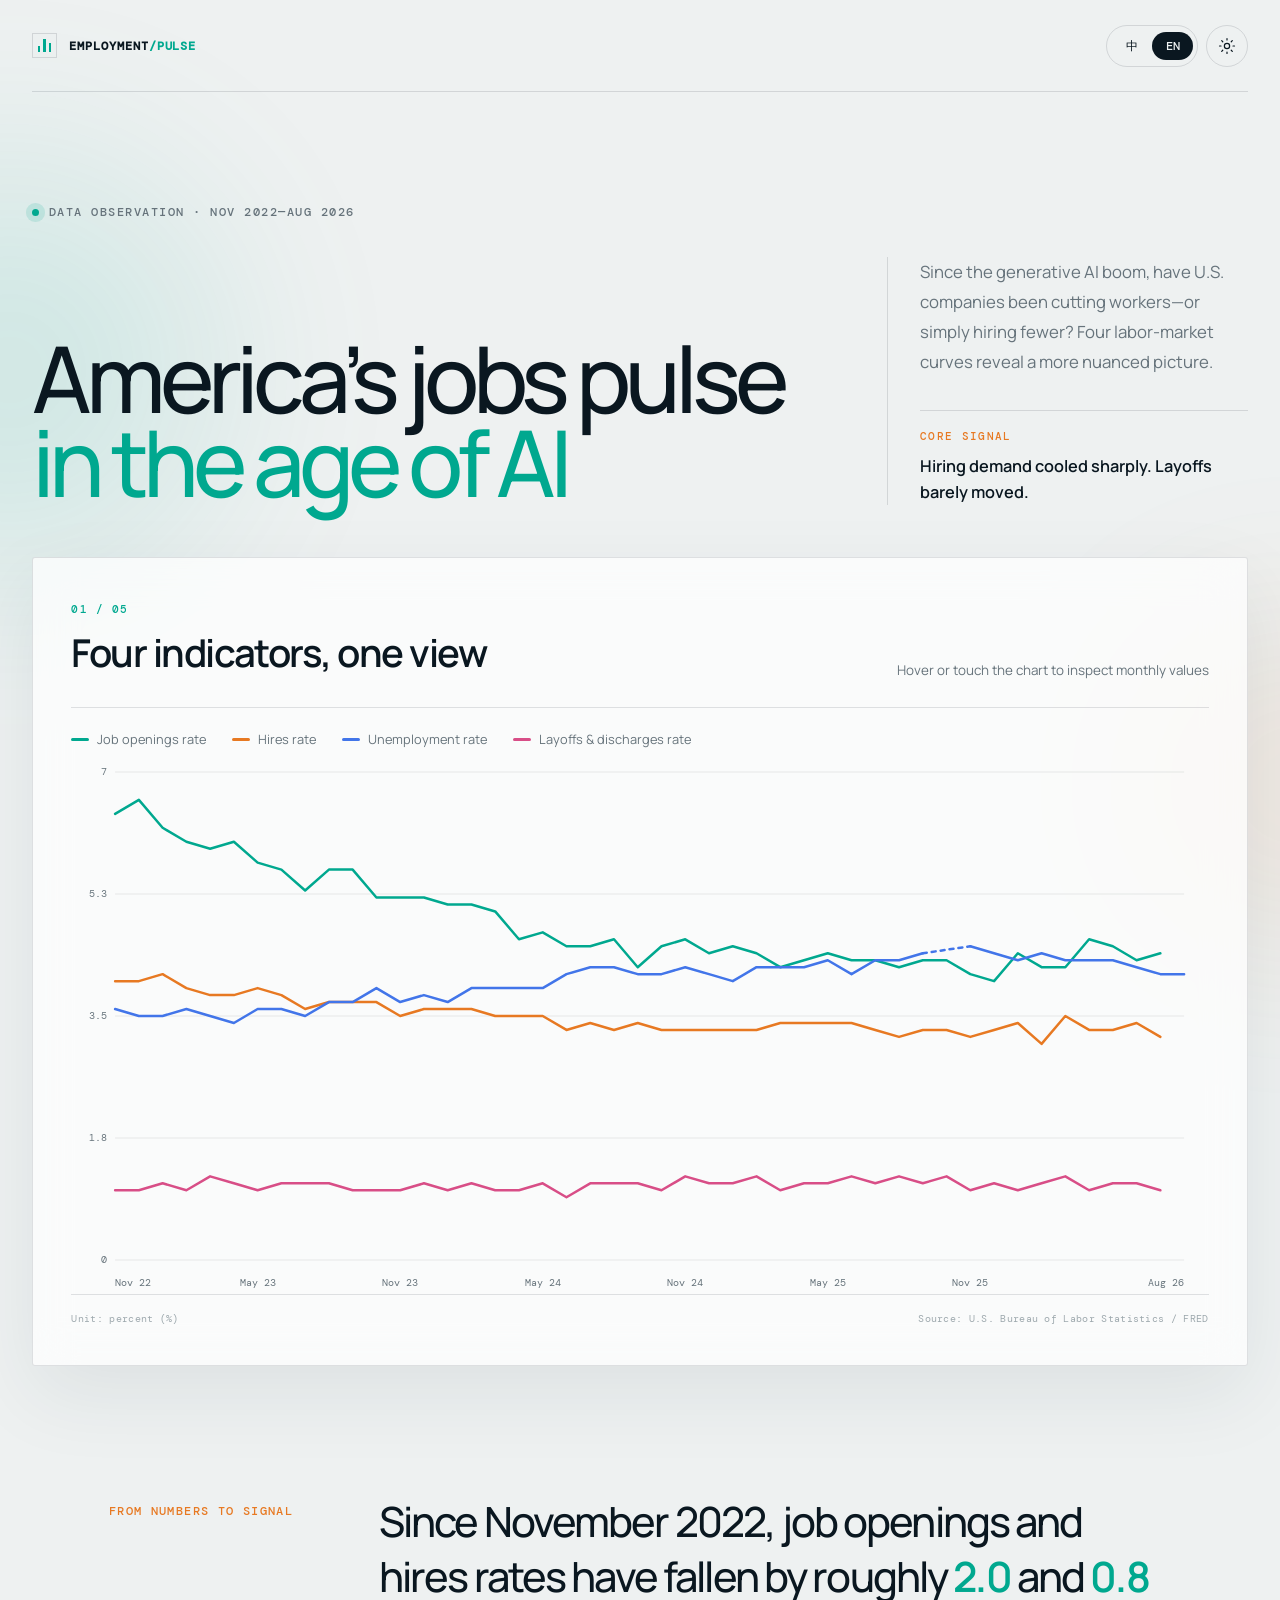
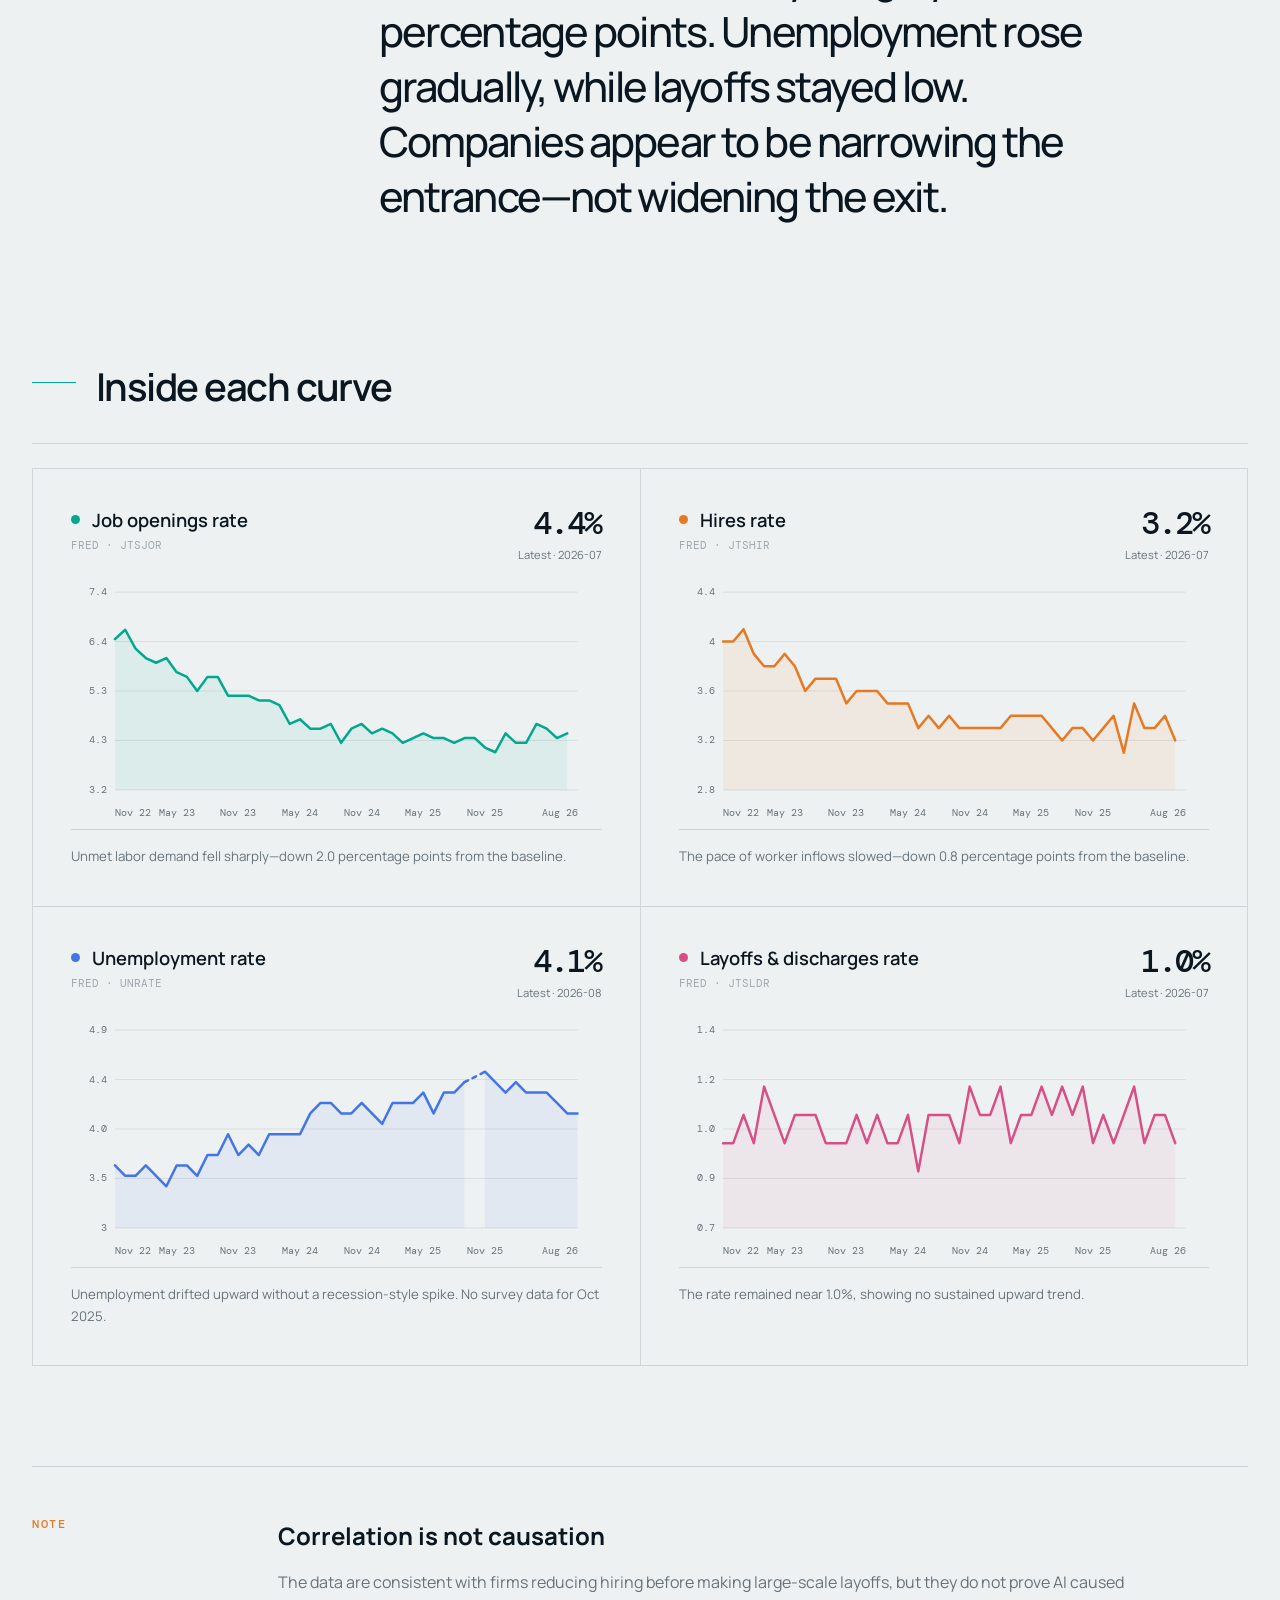
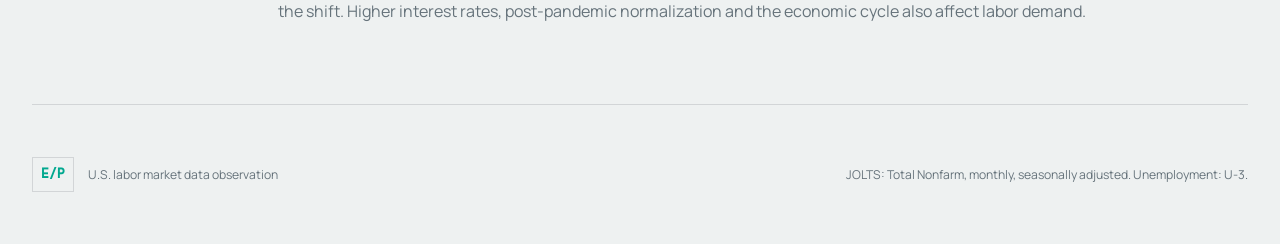
==== index.html @ 84f54ccc "Initial commit" ====
<!doctype html>
<html lang="zh-CN" data-theme="system">
<head>
  <meta charset="utf-8">
  <meta name="viewport" content="width=device-width, initial-scale=1">
  <meta name="description" content="生成式 AI 兴起后美国劳动力市场关键指标的交互式数据观察。">
  <meta name="color-scheme" content="light dark">
  <title>AI 时代的美国就业脉搏</title>
  <link rel="icon" type="image/svg+xml" href="data:image/svg+xml,%3Csvg xmlns='http://www.w3.org/2000/svg' viewBox='0 0 64 64'%3E%3Crect width='64' height='64' rx='16' fill='%2309141f'/%3E%3Cpath d='M11 43l12-13 10 7 20-22' fill='none' stroke='%235eead4' stroke-width='6' stroke-linecap='round' stroke-linejoin='round'/%3E%3Ccircle cx='53' cy='15' r='5' fill='%23ffb454'/%3E%3C/svg%3E">
  <link rel="stylesheet" href="styles.css">
</head>
<body>
  <div class="ambient ambient-a" aria-hidden="true"></div>
  <div class="ambient ambient-b" aria-hidden="true"></div>

  <header class="topbar">
    <a class="brand" href="#top" aria-label="Employment Pulse home">
      <span class="brand-mark" aria-hidden="true"><i></i><i></i><i></i></span>
      <span>EMPLOYMENT<span class="brand-accent">/PULSE</span></span>
    </a>
    <div class="controls">
      <button class="control-btn lang-switch" id="langToggle" type="button" aria-label="Switch language"><span class="lang-active">中</span><span>EN</span></button>
      <button class="control-btn icon-btn" id="themeToggle" type="button" aria-label="切换至暗色模式">
        <svg class="sun" viewBox="0 0 24 24" aria-hidden="true"><circle cx="12" cy="12" r="3.5"/><path d="M12 2v2M12 20v2M4.93 4.93l1.42 1.42M17.65 17.65l1.42 1.42M2 12h2M20 12h2M4.93 19.07l1.42-1.42M17.65 6.35l1.42-1.42"/></svg>
        <svg class="moon" viewBox="0 0 24 24" aria-hidden="true"><path d="M20 15.2A8 8 0 0 1 8.8 4 8.2 8.2 0 1 0 20 15.2Z"/></svg>
      </button>
    </div>
  </header>

  <main id="top">
    <section class="intro" aria-labelledby="pageTitle">
      <div class="eyebrow"><span class="pulse-dot"></span><span data-i18n="eyebrow">数据观察 · 2022.11—2026.08</span></div>
      <div class="intro-grid">
        <div>
          <h1 id="pageTitle" data-i18n="title">AI 时代的<br><em>美国就业脉搏</em></h1>
        </div>
        <div class="intro-copy">
          <p data-i18n="dek">生成式 AI 爆发之后，美国企业在“大量裁人”，还是在“减少招人”？四条劳动力市场曲线给出了一幅更细腻的图景。</p>
          <div class="thesis"><span data-i18n="thesisLabel">核心观察</span><strong data-i18n="thesis">招聘需求显著降温，裁员率却几乎没有变化。</strong></div>
        </div>
      </div>
    </section>

    <section class="overview-panel" aria-labelledby="overviewTitle">
      <div class="panel-head">
        <div>
          <span class="section-no">01 / 05</span>
          <h2 id="overviewTitle" data-i18n="overviewTitle">四项指标总览</h2>
        </div>
        <p data-i18n="overviewHint">移动鼠标或触摸图表，查看每月数据</p>
      </div>
      <div class="legend" id="mainLegend"></div>
      <div class="chart chart-large" id="overviewChart" role="img" aria-label="四项美国就业指标对比折线图"></div>
      <div class="source-row">
        <span data-i18n="unit">单位：百分比（%）</span>
        <span data-i18n="source">来源：U.S. Bureau of Labor Statistics / FRED</span>
      </div>
    </section>

    <section class="reading" aria-label="Key findings">
      <div class="reading-kicker" data-i18n="readingKicker">从数字到信号</div>
      <p data-i18n="readingText">从 2022 年 11 月至今，职位空缺率和雇佣率分别下降约 <strong>2.0</strong> 与 <strong>0.8</strong> 个百分点；失业率温和上升，而裁员率仍稳定在低位。企业更像是关小了入口，而非大规模打开出口。</p>
    </section>

    <section class="details" aria-labelledby="detailsTitle">
      <div class="details-head">
        <span class="eyebrow-line"></span>
        <h2 id="detailsTitle" data-i18n="detailsTitle">拆开每一条曲线</h2>
      </div>
      <div class="chart-grid" id="detailGrid"></div>
    </section>

    <section class="caveat">
      <span class="caveat-index">NOTE</span>
      <div>
        <h2 data-i18n="caveatTitle">相关，不等于因果</h2>
        <p data-i18n="caveatText">这些数据与“企业先减少招聘，而非立即大规模裁员”的机制相容，但不能单独证明 AI 是变化的原因。利率上升、疫情后招聘热潮正常化及经济周期同样会影响劳动力需求。</p>
      </div>
    </section>
  </main>

  <footer>
    <div><span class="footer-mark">E/P</span><span data-i18n="footerText">美国劳动力市场数据观察</span></div>
    <p data-i18n="footerNote">JOLTS 指标为 Total Nonfarm、月度、季节调整；失业率为 U-3。</p>
  </footer>

  <div class="tooltip" id="tooltip" role="status" aria-live="polite"></div>
  <script src="app.js"></script>
</body>
</html>
---- styles.css ----
@import url('https://fonts.googleapis.com/css2?family=DM+Mono:wght@400;500&family=Manrope:wght@400;500;600;700&family=Noto+Sans+SC:wght@400;500;600;700&display=swap');

:root {
  color-scheme: light;
  --bg: #eef1f1;
  --surface: rgba(255,255,255,.72);
  --surface-solid: #f8fafa;
  --ink: #0a1720;
  --muted: #66737b;
  --faint: #9da8ad;
  --line: rgba(10,23,32,.12);
  --grid: rgba(10,23,32,.09);
  --teal: #00a88f;
  --orange: #e77922;
  --blue: #4275e9;
  --pink: #d84e87;
  --shadow: 0 28px 80px rgba(28,48,58,.08);
}

html[data-theme="dark"] {
  color-scheme: dark;
  --bg: #071118;
  --surface: rgba(12,27,36,.78);
  --surface-solid: #0d1c25;
  --ink: #edf7f8;
  --muted: #93a4ad;
  --faint: #5e7078;
  --line: rgba(208,234,237,.13);
  --grid: rgba(208,234,237,.09);
  --teal: #5eead4;
  --orange: #ffb454;
  --blue: #82a7ff;
  --pink: #ff85b3;
  --shadow: 0 28px 90px rgba(0,0,0,.28);
}

* { box-sizing: border-box; }
html { scroll-behavior: smooth; }
body {
  margin: 0;
  min-width: 320px;
  background: var(--bg);
  color: var(--ink);
  font-family: Manrope, "Noto Sans SC", system-ui, sans-serif;
  transition: background .35s ease, color .35s ease;
  overflow-x: hidden;
}
button, a { font: inherit; }
button { color: inherit; }
.ambient { position: fixed; border-radius: 50%; pointer-events: none; filter: blur(100px); opacity: .12; z-index: -1; }
.ambient-a { width: 420px; height: 420px; background: var(--teal); left: -200px; top: 160px; }
.ambient-b { width: 330px; height: 330px; background: var(--orange); right: -180px; top: 620px; opacity: .09; }

.topbar {
  width: min(1400px, calc(100% - 64px));
  margin: 0 auto;
  height: 92px;
  display: flex;
  align-items: center;
  justify-content: space-between;
  border-bottom: 1px solid var(--line);
}
.brand { color: var(--ink); text-decoration: none; font: 600 .75rem/1 DM Mono, monospace; letter-spacing: .08em; display: flex; align-items: center; gap: 12px; }
.brand-accent { color: var(--teal); }
.brand-mark { width: 25px; height: 25px; display: flex; align-items: end; gap: 3px; padding: 5px; border: 1px solid var(--line); }
.brand-mark i { width: 3px; background: var(--teal); display: block; }
.brand-mark i:nth-child(1) { height: 6px; }.brand-mark i:nth-child(2) { height: 13px; }.brand-mark i:nth-child(3) { height: 9px; }
.controls { display: flex; gap: 8px; }
.control-btn { height: 42px; border: 1px solid var(--line); background: transparent; cursor: pointer; border-radius: 999px; transition: background .2s, border-color .2s; }
.control-btn:hover { background: var(--surface); border-color: var(--faint); }
.lang-switch { display: grid; grid-template-columns: repeat(2, 1fr); padding: 4px; min-width: 92px; align-items: center; font: 500 .75rem/1 DM Mono, monospace; }
.lang-switch span { padding: 8px 9px; border-radius: 99px; }
.lang-switch .lang-active { background: var(--ink); color: var(--bg); }
.icon-btn { width: 42px; display: grid; place-items: center; }
.icon-btn svg { width: 18px; height: 18px; fill: none; stroke: currentColor; stroke-width: 1.6; stroke-linecap: round; stroke-linejoin: round; }
.icon-btn .moon { display: none; }
html[data-theme="dark"] .icon-btn .sun { display: none; }
html[data-theme="dark"] .icon-btn .moon { display: block; }

main { width: min(1400px, calc(100% - 64px)); margin: 0 auto; }
.intro { padding: clamp(64px, 9vw, 130px) 0 52px; }
.eyebrow { font: 500 .72rem/1 DM Mono, monospace; letter-spacing: .13em; color: var(--muted); text-transform: uppercase; display: flex; gap: 10px; align-items: center; margin-bottom: 38px; }
.pulse-dot { width: 7px; height: 7px; border-radius: 50%; background: var(--teal); box-shadow: 0 0 0 6px color-mix(in srgb, var(--teal) 14%, transparent); }
.intro-grid { display: grid; grid-template-columns: minmax(0, 1.5fr) minmax(300px, .72fr); gap: clamp(48px, 8vw, 130px); align-items: end; }
h1 { margin: 0; font-size: clamp(3.1rem, 7.2vw, 7.6rem); line-height: .91; letter-spacing: -.065em; font-weight: 500; }
h1 em { font-style: normal; color: var(--teal); }
.intro-copy { border-left: 1px solid var(--line); padding-left: 32px; }
.intro-copy > p { font-size: 1.05rem; line-height: 1.8; color: var(--muted); margin: 0 0 32px; }
.thesis { border-top: 1px solid var(--line); padding-top: 20px; }
.thesis span { display: block; color: var(--orange); font: 500 .7rem/1 DM Mono, monospace; letter-spacing: .12em; margin-bottom: 11px; }
.thesis strong { font-size: 1.02rem; line-height: 1.6; font-weight: 600; }

.overview-panel { background: var(--surface); border: 1px solid var(--line); border-radius: 3px; box-shadow: var(--shadow); backdrop-filter: blur(20px); padding: clamp(24px, 3vw, 46px); }
.panel-head { display: flex; justify-content: space-between; gap: 24px; align-items: flex-end; margin-bottom: 28px; }
.panel-head h2, .details-head h2 { font-size: clamp(1.7rem, 3vw, 2.7rem); letter-spacing: -.04em; margin: 8px 0 0; font-weight: 600; }
.panel-head p { color: var(--muted); margin: 0; font-size: .84rem; }
.section-no { font: 500 .7rem/1 DM Mono, monospace; letter-spacing: .1em; color: var(--teal); }
.legend { display: flex; gap: 12px 26px; flex-wrap: wrap; border-top: 1px solid var(--line); padding: 22px 0 6px; }
.legend-item { border: 0; background: none; padding: 0; color: var(--muted); display: flex; gap: 8px; align-items: center; font-size: .8rem; cursor: pointer; }
.legend-item::before { content: ""; width: 18px; height: 3px; background: var(--series-color); border-radius: 3px; }
.legend-item.is-muted { opacity: .3; }
.chart { position: relative; width: 100%; min-height: 250px; }
.chart-large { height: min(48vw, 540px); min-height: 360px; }
.chart svg { width: 100%; height: 100%; overflow: visible; display: block; }
.chart text { fill: var(--muted); font-family: DM Mono, monospace; font-size: 10px; }
.grid-line { stroke: var(--grid); stroke-width: 1; vector-effect: non-scaling-stroke; }
.axis-line { stroke: var(--line); stroke-width: 1; vector-effect: non-scaling-stroke; }
.series-line { fill: none; stroke: var(--series-color); stroke-width: 2.5; vector-effect: non-scaling-stroke; stroke-linecap: round; stroke-linejoin: round; transition: opacity .2s; }
.series-gap { stroke-dasharray: 4 5; }
.series-area { opacity: .075; }
.series-dot { fill: var(--surface-solid); stroke: var(--series-color); stroke-width: 2; vector-effect: non-scaling-stroke; opacity: 0; transition: opacity .1s; }
.hover-line { stroke: var(--ink); stroke-width: 1; stroke-dasharray: 3 4; vector-effect: non-scaling-stroke; opacity: .35; }
.chart-hit { fill: transparent; cursor: crosshair; }
.source-row { display: flex; justify-content: space-between; gap: 20px; padding-top: 16px; border-top: 1px solid var(--line); color: var(--faint); font: 400 .65rem/1.5 DM Mono, monospace; letter-spacing: .03em; }
.tooltip { position: fixed; z-index: 20; pointer-events: none; opacity: 0; transform: translate(12px, -50%); background: var(--ink); color: var(--bg); padding: 12px 14px; border-radius: 3px; box-shadow: 0 12px 35px rgba(0,0,0,.25); min-width: 150px; transition: opacity .08s; font-size: .75rem; }
.tooltip.is-visible { opacity: 1; }
.tooltip-date { font: 500 .67rem/1 DM Mono, monospace; opacity: .65; margin-bottom: 10px; }
.tooltip-row { display: flex; justify-content: space-between; gap: 22px; margin-top: 6px; }
.tooltip-row span:first-child { display: flex; align-items: center; gap: 7px; }
.tooltip-swatch { width: 7px; height: 7px; border-radius: 50%; background: var(--c); }
.tooltip strong { font-family: DM Mono, monospace; }

.reading { display: grid; grid-template-columns: .45fr 1.55fr; gap: 40px; padding: clamp(76px, 10vw, 150px) max(0px, 6vw); align-items: start; }
.reading-kicker { color: var(--orange); font: 500 .72rem/1 DM Mono, monospace; letter-spacing: .12em; text-transform: uppercase; padding-top: 12px; }
.reading p { margin: 0; font-size: clamp(1.65rem, 3.25vw, 3.35rem); letter-spacing: -.045em; line-height: 1.32; font-weight: 500; }
.reading strong { color: var(--teal); font-weight: 600; }
.details { padding-bottom: 100px; }
.details-head { display: flex; align-items: center; gap: 20px; border-bottom: 1px solid var(--line); padding-bottom: 30px; margin-bottom: 24px; }
.eyebrow-line { width: 44px; height: 1px; background: var(--teal); }
.chart-grid { display: grid; grid-template-columns: repeat(2, minmax(0, 1fr)); border-left: 1px solid var(--line); border-top: 1px solid var(--line); }
.chart-card { padding: clamp(22px, 3vw, 38px); border-right: 1px solid var(--line); border-bottom: 1px solid var(--line); min-width: 0; }
.card-head { display: flex; justify-content: space-between; gap: 18px; margin-bottom: 12px; }
.card-title { display: flex; gap: 12px; align-items: center; }
.card-title i { width: 9px; height: 9px; background: var(--series-color); border-radius: 50%; }
.card-title h3 { margin: 0; font-size: 1.15rem; font-weight: 600; }
.series-code { color: var(--faint); font: 400 .67rem/1 DM Mono, monospace; margin-top: 7px; }
.card-stat { text-align: right; flex: 0 0 auto; }
.card-stat strong { font: 500 2rem/1 DM Mono, monospace; letter-spacing: -.06em; }
.card-stat span { display: block; color: var(--muted); font-size: .7rem; margin-top: 8px; }
.mini-chart { height: 250px; }
.card-note { border-top: 1px solid var(--line); padding-top: 16px; margin: 5px 0 0; color: var(--muted); font-size: .83rem; line-height: 1.65; }
.caveat { display: grid; grid-template-columns: .35fr 1.65fr; gap: 40px; border-top: 1px solid var(--line); padding: 52px 0 78px; }
.caveat-index { color: var(--orange); font: 500 .72rem/1 DM Mono, monospace; letter-spacing: .14em; }
.caveat h2 { margin: 0 0 16px; font-size: 1.5rem; }
.caveat p { max-width: 850px; margin: 0; color: var(--muted); font-size: 1rem; line-height: 1.8; }
footer { width: min(1400px, calc(100% - 64px)); margin: 0 auto; border-top: 1px solid var(--line); min-height: 140px; display: flex; justify-content: space-between; align-items: center; gap: 20px; color: var(--muted); font-size: .76rem; }
footer > div { display: flex; align-items: center; gap: 14px; }
.footer-mark { font: 600 .8rem/1 DM Mono, monospace; border: 1px solid var(--line); padding: 10px 8px; color: var(--teal); }
footer p { text-align: right; }

@media (max-width: 900px) {
  .topbar, main, footer { width: min(100% - 36px, 1400px); }
  .topbar { height: 76px; }
  .intro { padding-top: 64px; }
  .intro-grid { grid-template-columns: 1fr; gap: 40px; }
  .intro-copy { max-width: 650px; }
  .chart-grid { grid-template-columns: 1fr; }
  .reading { grid-template-columns: 1fr; gap: 22px; padding-left: 0; padding-right: 0; }
}
@media (max-width: 620px) {
  .topbar, main, footer { width: min(100% - 24px, 1400px); }
  .brand { font-size: .65rem; }
  .brand-mark { display: none; }
  .lang-switch { min-width: 82px; }
  h1 { font-size: clamp(2.75rem, 15vw, 4.2rem); line-height: .96; }
  .intro-copy { border-left: 0; padding-left: 0; }
  .panel-head { align-items: start; flex-direction: column; }
  .overview-panel { margin-left: -4px; margin-right: -4px; padding: 20px 14px; }
  .chart-large { min-height: 330px; }
  .source-row { flex-direction: column; gap: 6px; }
  .legend { gap: 12px 18px; }
  .reading p { font-size: 1.7rem; }
  .chart-card { padding: 26px 16px; }
  .card-head { align-items: flex-start; }
  .card-stat strong { font-size: 1.65rem; }
  .caveat { grid-template-columns: 1fr; gap: 20px; }
  footer { align-items: flex-start; flex-direction: column; justify-content: center; padding: 28px 0; }
  footer p { text-align: left; margin: 0; }
}
@media (prefers-reduced-motion: reduce) { * { scroll-behavior: auto !important; transition-duration: .01ms !important; } }
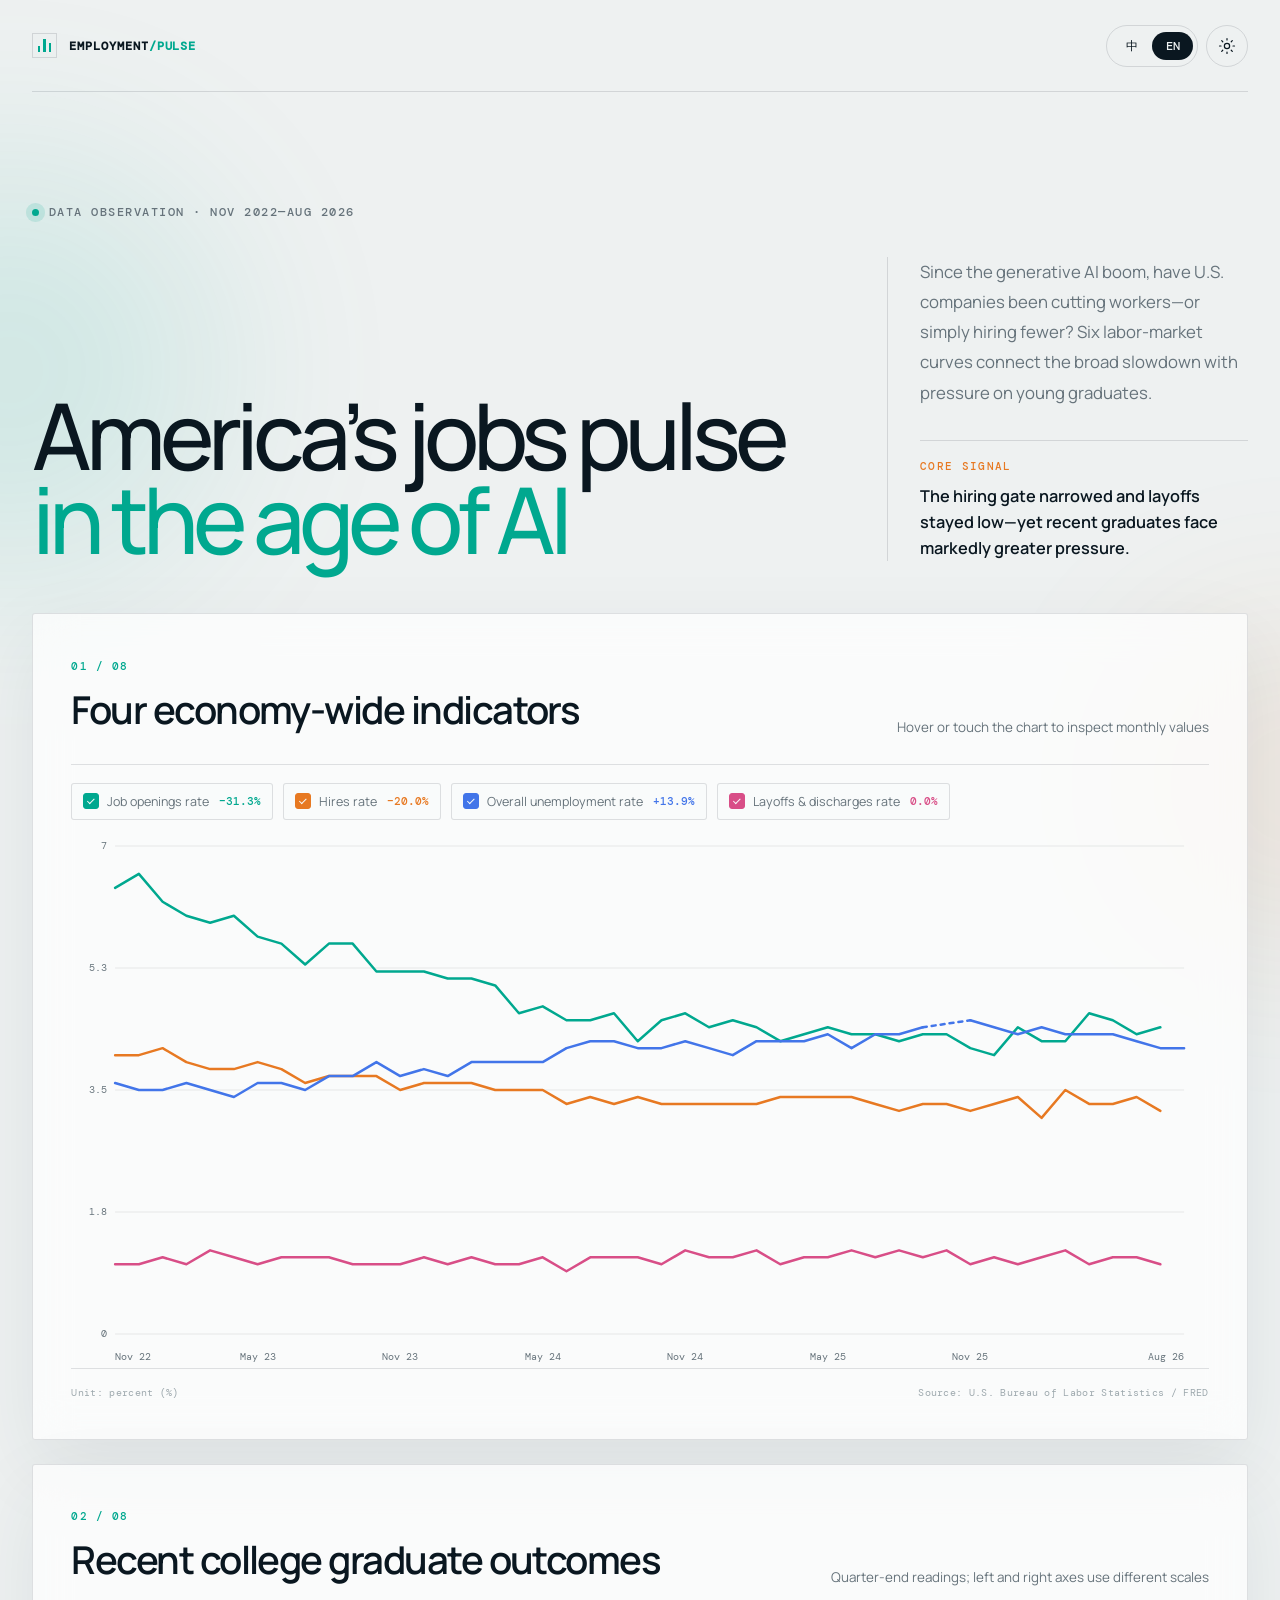
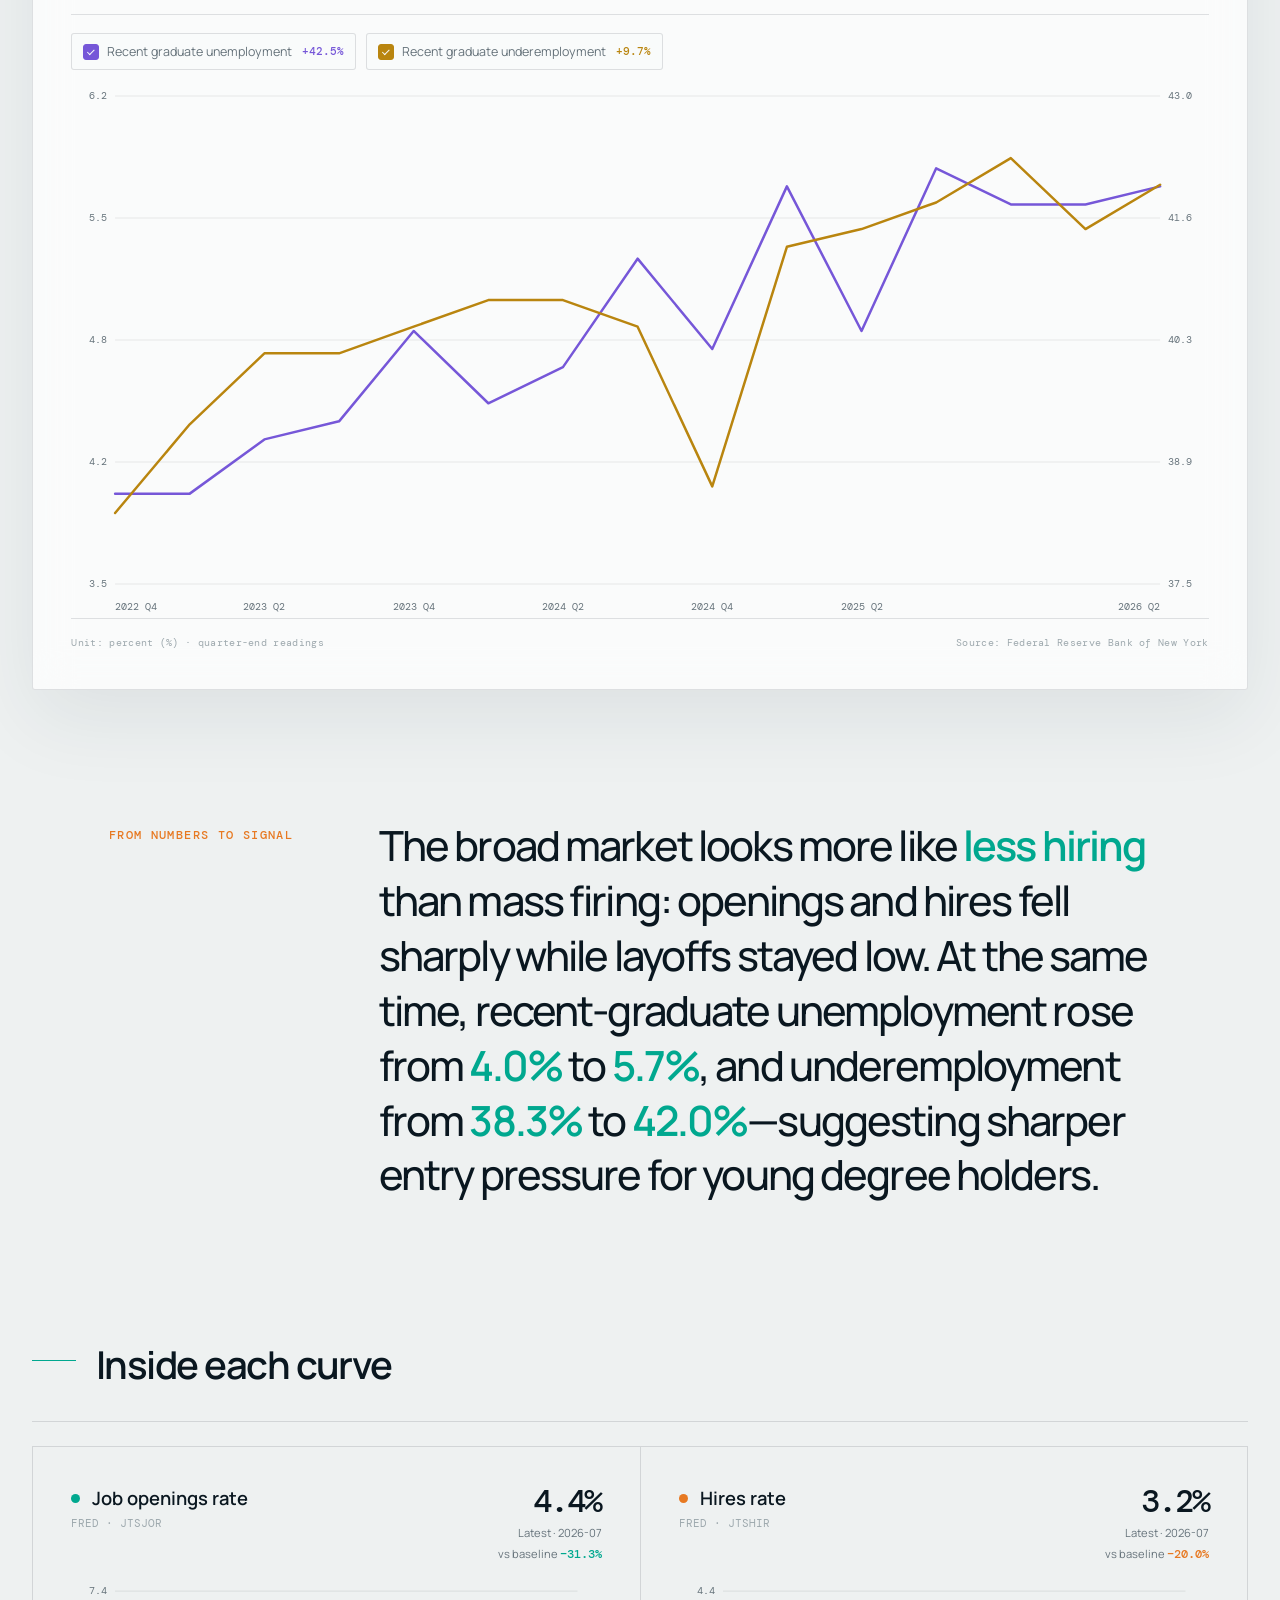
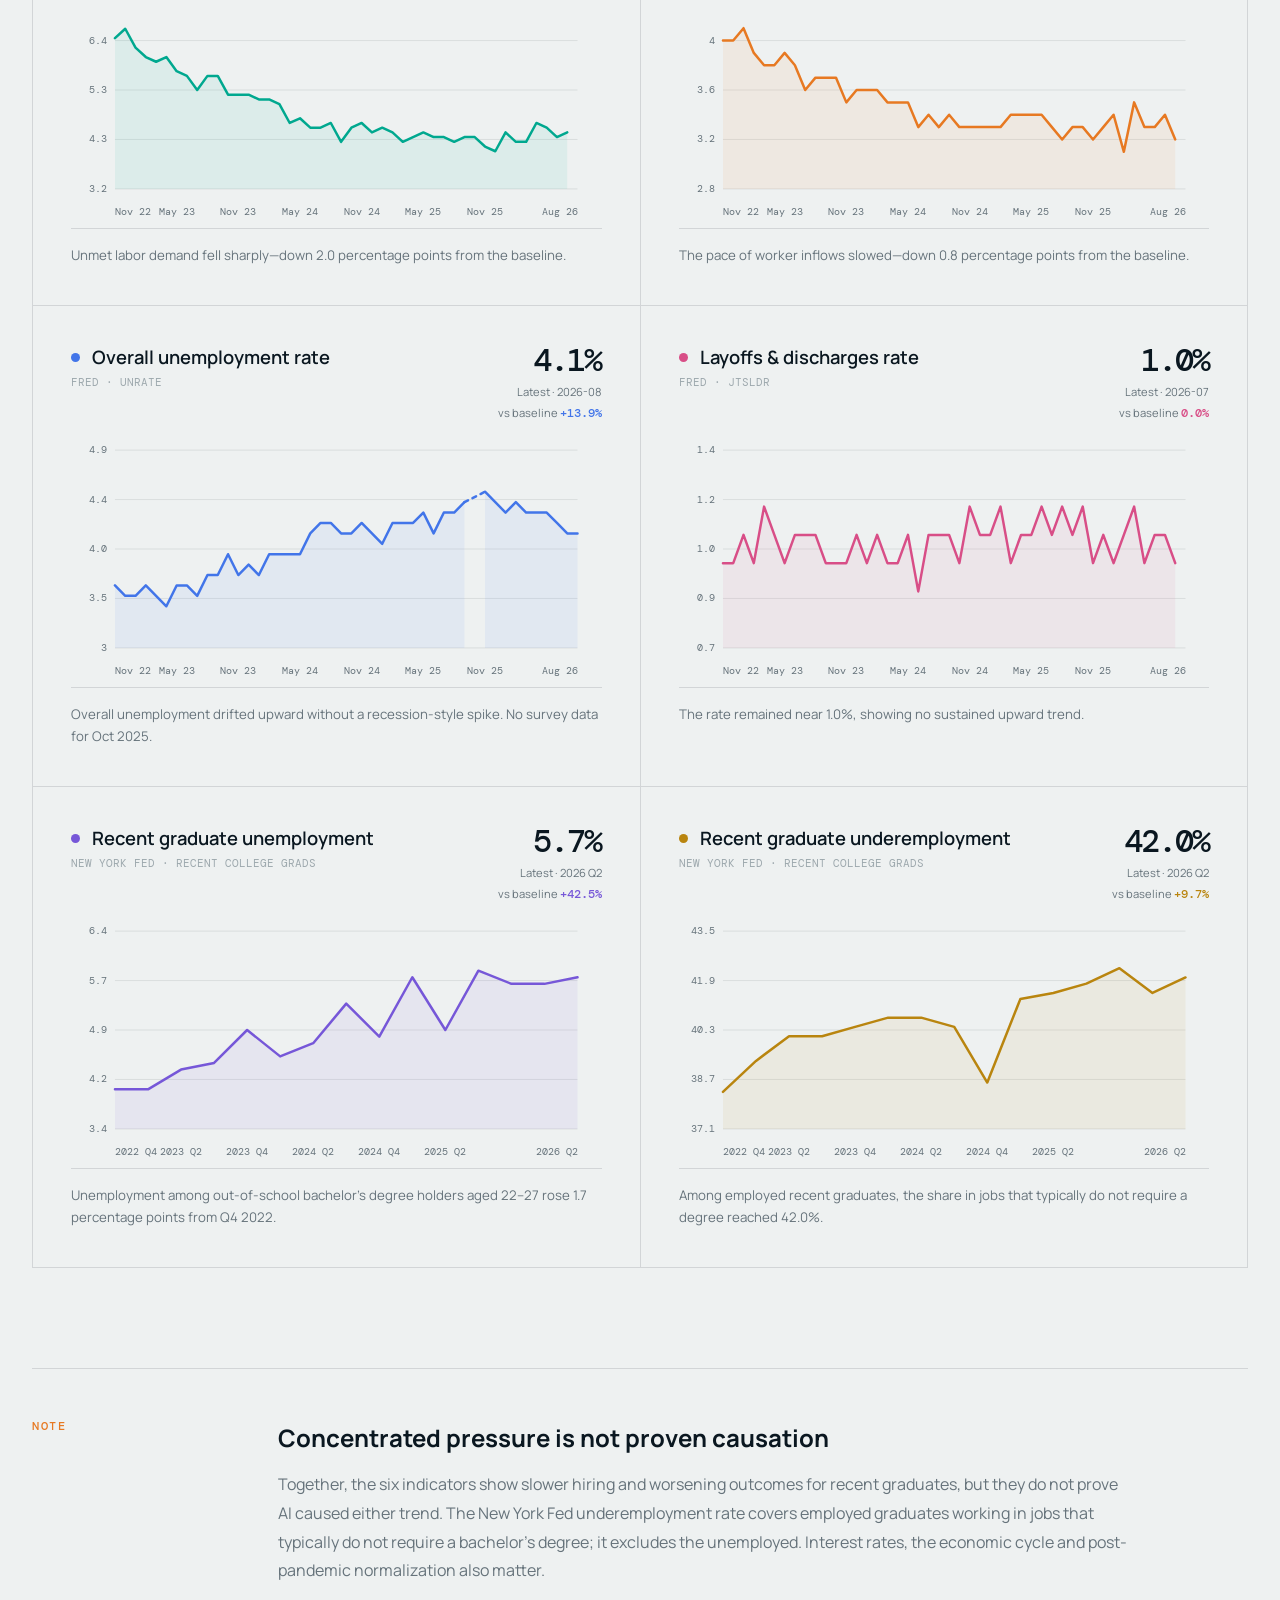
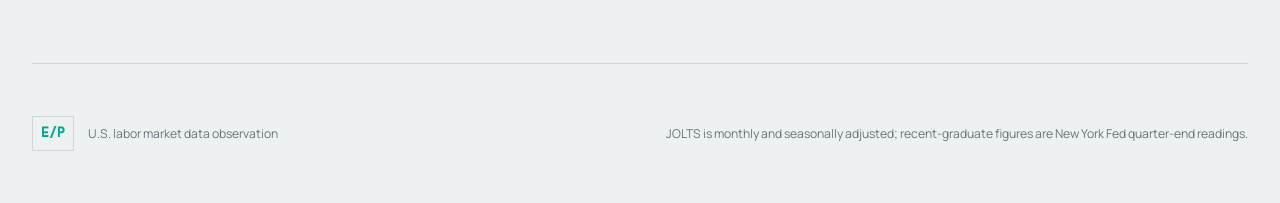
==== commit db629823: "增加了大学毕业生的数据" ====
--- a/index.html
+++ b/index.html
@@ -44,7 +44,7 @@
     <section class="overview-panel" aria-labelledby="overviewTitle">
       <div class="panel-head">
         <div>
-          <span class="section-no">01 / 05</span>
+          <span class="section-no">01 / 08</span>
           <h2 id="overviewTitle" data-i18n="overviewTitle">四项指标总览</h2>
         </div>
         <p data-i18n="overviewHint">移动鼠标或触摸图表，查看每月数据</p>
@@ -54,6 +54,22 @@
       <div class="source-row">
         <span data-i18n="unit">单位：百分比（%）</span>
         <span data-i18n="source">来源：U.S. Bureau of Labor Statistics / FRED</span>
+      </div>
+    </section>
+
+    <section class="overview-panel graduate-overview" aria-labelledby="graduateOverviewTitle">
+      <div class="panel-head">
+        <div>
+          <span class="section-no">02 / 08</span>
+          <h2 id="graduateOverviewTitle" data-i18n="graduateOverviewTitle">近期大学毕业生就业状况</h2>
+        </div>
+        <p data-i18n="graduateOverviewHint">季度末读数；左右坐标轴采用不同量程</p>
+      </div>
+      <div class="legend" id="graduateLegend"></div>
+      <div class="chart chart-large" id="graduateOverviewChart" role="img" aria-label="美国近期大学毕业生失业率与就业不足率折线图"></div>
+      <div class="source-row">
+        <span data-i18n="graduateUnit">单位：百分比（%）· 季度末读数</span>
+        <span data-i18n="graduateSource">来源：Federal Reserve Bank of New York</span>
       </div>
     </section>
 
--- a/styles.css
+++ b/styles.css
@@ -14,6 +14,8 @@
   --orange: #e77922;
   --blue: #4275e9;
   --pink: #d84e87;
+  --violet: #7657d8;
+  --gold: #b9850f;
   --shadow: 0 28px 80px rgba(28,48,58,.08);
 }
 
@@ -31,6 +33,8 @@
   --orange: #ffb454;
   --blue: #82a7ff;
   --pink: #ff85b3;
+  --violet: #b9a2ff;
+  --gold: #ffd166;
   --shadow: 0 28px 90px rgba(0,0,0,.28);
 }
 
@@ -91,14 +95,21 @@
 .thesis strong { font-size: 1.02rem; line-height: 1.6; font-weight: 600; }
 
 .overview-panel { background: var(--surface); border: 1px solid var(--line); border-radius: 3px; box-shadow: var(--shadow); backdrop-filter: blur(20px); padding: clamp(24px, 3vw, 46px); }
+.overview-panel + .overview-panel { margin-top: 24px; }
 .panel-head { display: flex; justify-content: space-between; gap: 24px; align-items: flex-end; margin-bottom: 28px; }
 .panel-head h2, .details-head h2 { font-size: clamp(1.7rem, 3vw, 2.7rem); letter-spacing: -.04em; margin: 8px 0 0; font-weight: 600; }
 .panel-head p { color: var(--muted); margin: 0; font-size: .84rem; }
 .section-no { font: 500 .7rem/1 DM Mono, monospace; letter-spacing: .1em; color: var(--teal); }
-.legend { display: flex; gap: 12px 26px; flex-wrap: wrap; border-top: 1px solid var(--line); padding: 22px 0 6px; }
-.legend-item { border: 0; background: none; padding: 0; color: var(--muted); display: flex; gap: 8px; align-items: center; font-size: .8rem; cursor: pointer; }
-.legend-item::before { content: ""; width: 18px; height: 3px; background: var(--series-color); border-radius: 3px; }
-.legend-item.is-muted { opacity: .3; }
+.legend { display: flex; gap: 10px; flex-wrap: wrap; border-top: 1px solid var(--line); padding: 18px 0 8px; }
+.legend-item { border: 1px solid var(--line); background: color-mix(in srgb, var(--surface-solid) 55%, transparent); padding: 9px 11px; color: var(--muted); display: flex; gap: 8px; align-items: center; border-radius: 3px; font-size: .78rem; cursor: pointer; transition: opacity .2s, background .2s, border-color .2s; }
+.legend-item:hover { border-color: color-mix(in srgb, var(--series-color) 48%, var(--line)); background: var(--surface-solid); }
+.legend-check { width: 16px; height: 16px; border: 1px solid var(--series-color); background: var(--series-color); border-radius: 3px; display: grid; place-items: center; flex: 0 0 auto; }
+.legend-check i { width: 7px; height: 4px; border-left: 1.5px solid var(--surface-solid); border-bottom: 1.5px solid var(--surface-solid); transform: rotate(-45deg) translateY(-1px); }
+.legend-name { white-space: nowrap; }
+.legend-item strong { color: var(--series-color); font: 500 .7rem/1 DM Mono, monospace; padding-left: 2px; }
+.legend-item.is-muted { opacity: .42; background: transparent; }
+.legend-item.is-muted .legend-check { background: transparent; border-color: var(--faint); }
+.legend-item.is-muted .legend-check i { opacity: 0; }
 .chart { position: relative; width: 100%; min-height: 250px; }
 .chart-large { height: min(48vw, 540px); min-height: 360px; }
 .chart svg { width: 100%; height: 100%; overflow: visible; display: block; }
@@ -137,6 +148,8 @@
 .card-stat { text-align: right; flex: 0 0 auto; }
 .card-stat strong { font: 500 2rem/1 DM Mono, monospace; letter-spacing: -.06em; }
 .card-stat span { display: block; color: var(--muted); font-size: .7rem; margin-top: 8px; }
+.card-stat .card-change { margin-top: 6px; white-space: nowrap; }
+.card-change b { color: var(--series-color); font: 500 .72rem/1 DM Mono, monospace; }
 .mini-chart { height: 250px; }
 .card-note { border-top: 1px solid var(--line); padding-top: 16px; margin: 5px 0 0; color: var(--muted); font-size: .83rem; line-height: 1.65; }
 .caveat { display: grid; grid-template-columns: .35fr 1.65fr; gap: 40px; border-top: 1px solid var(--line); padding: 52px 0 78px; }
@@ -169,6 +182,8 @@
   .chart-large { min-height: 330px; }
   .source-row { flex-direction: column; gap: 6px; }
   .legend { gap: 12px 18px; }
+  .legend-item { width: calc(50% - 9px); justify-content: flex-start; }
+  .legend-item strong { margin-left: auto; }
   .reading p { font-size: 1.7rem; }
   .chart-card { padding: 26px 16px; }
   .card-head { align-items: flex-start; }
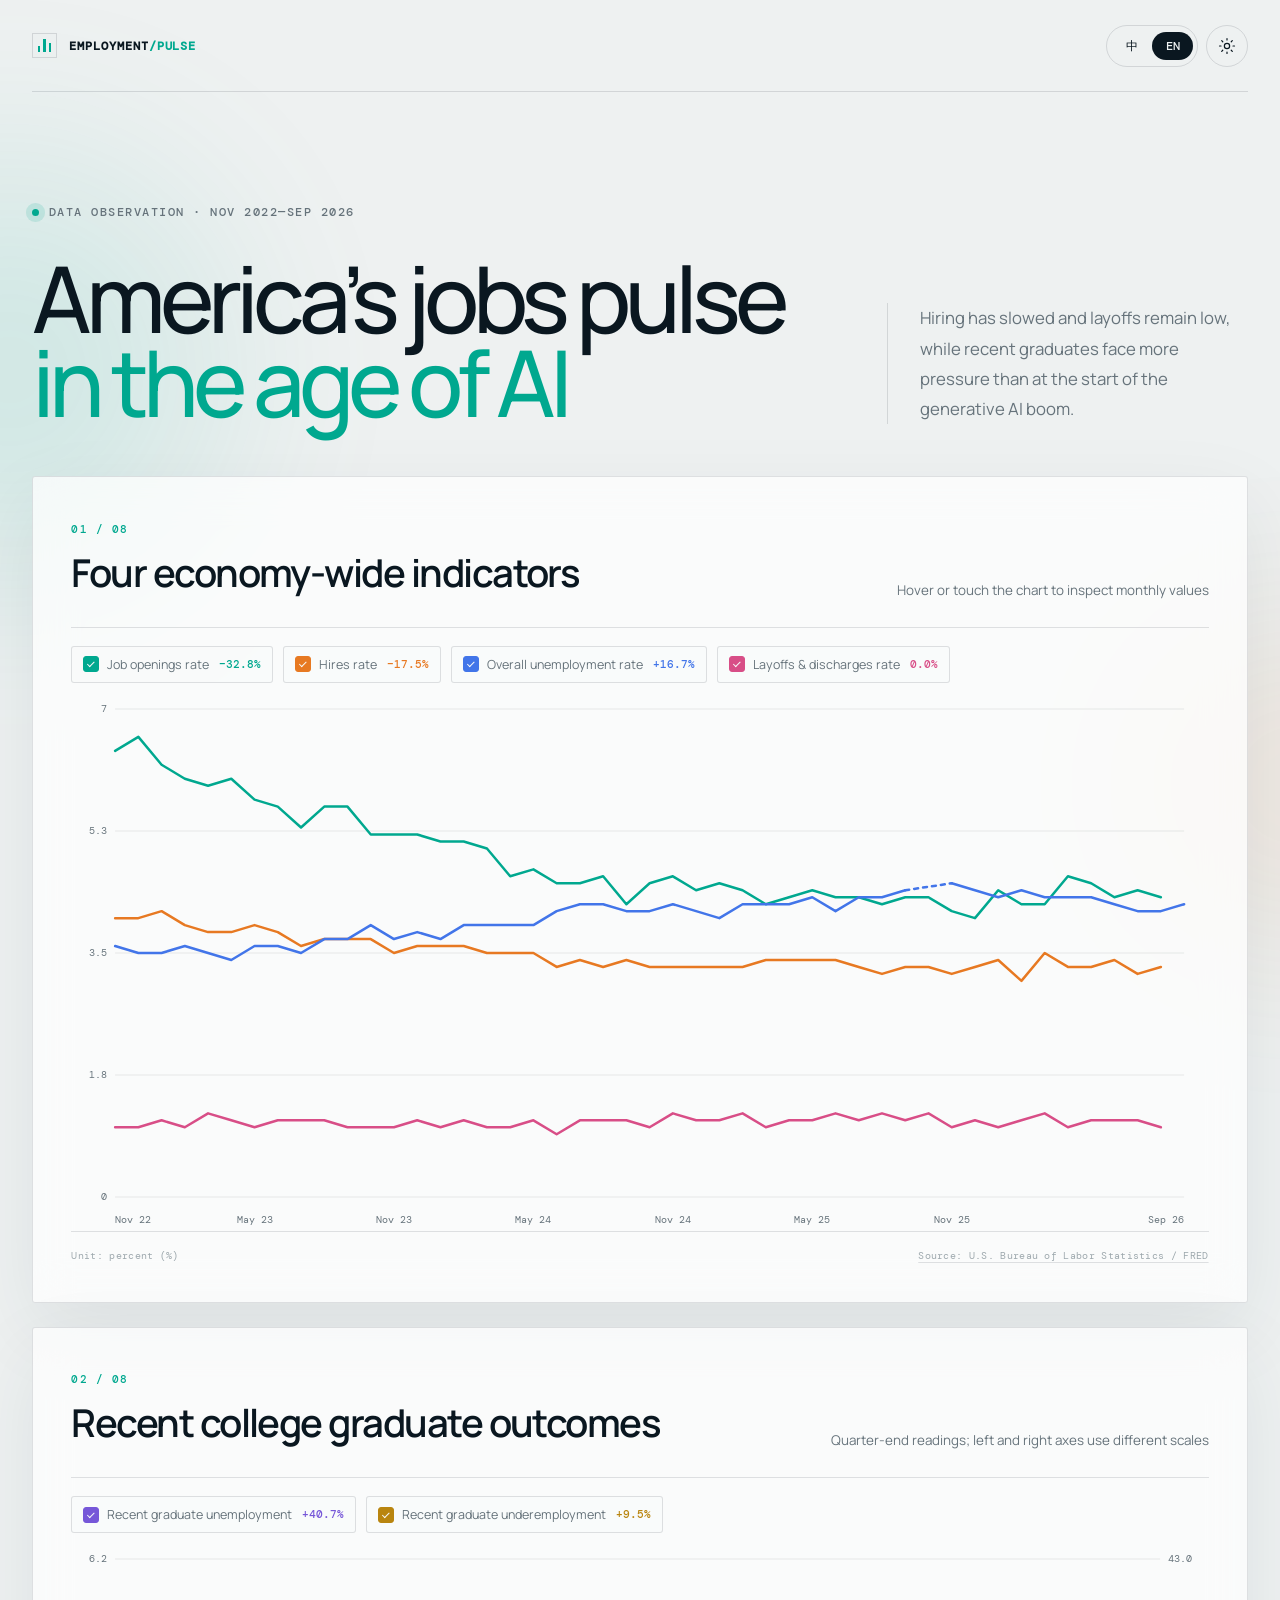
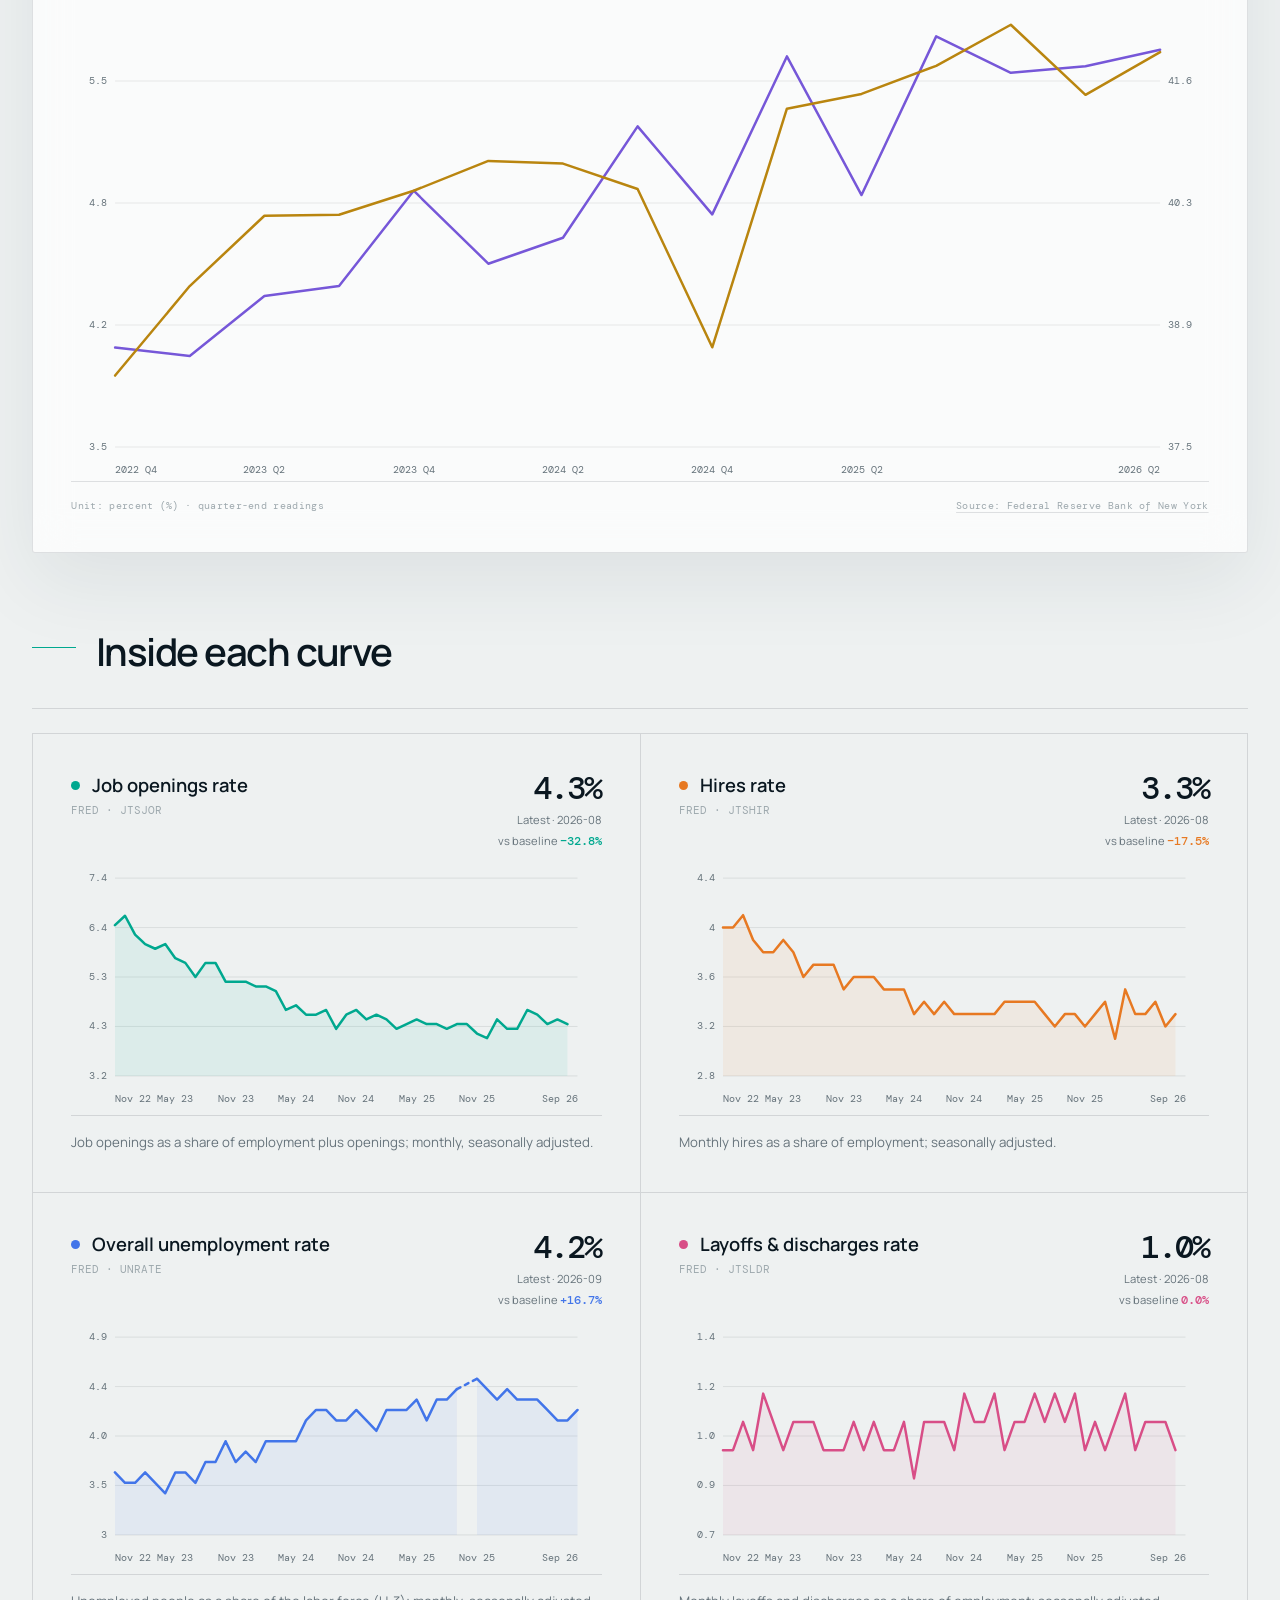
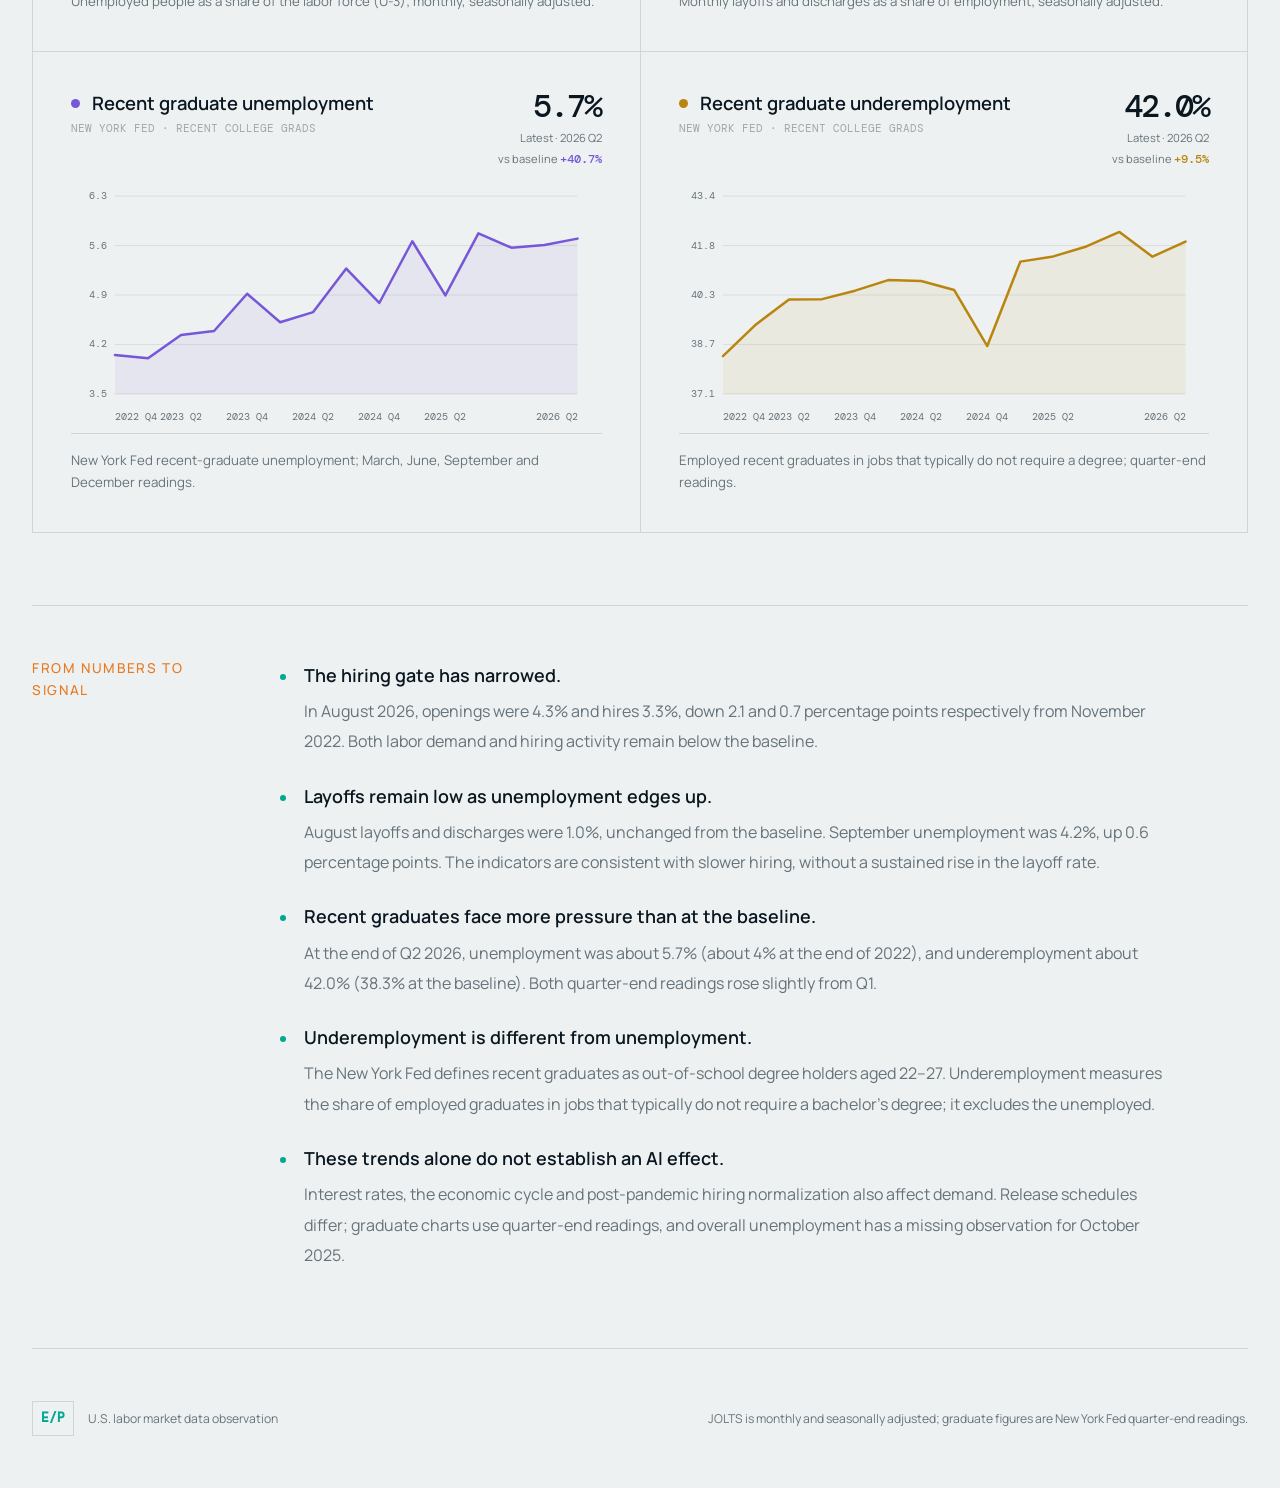
==== commit a05af4b0: "更新就业数据并将结论集中到页面底部" ====
--- a/index.html
+++ b/index.html
@@ -29,14 +29,13 @@
 
   <main id="top">
     <section class="intro" aria-labelledby="pageTitle">
-      <div class="eyebrow"><span class="pulse-dot"></span><span data-i18n="eyebrow">数据观察 · 2022.11—2026.08</span></div>
+      <div class="eyebrow"><span class="pulse-dot"></span><span data-i18n="eyebrow">数据观察 · 2022.11—2026.09</span></div>
       <div class="intro-grid">
         <div>
           <h1 id="pageTitle" data-i18n="title">AI 时代的<br><em>美国就业脉搏</em></h1>
         </div>
         <div class="intro-copy">
-          <p data-i18n="dek">生成式 AI 爆发之后，美国企业在“大量裁人”，还是在“减少招人”？四条劳动力市场曲线给出了一幅更细腻的图景。</p>
-          <div class="thesis"><span data-i18n="thesisLabel">核心观察</span><strong data-i18n="thesis">招聘需求显著降温，裁员率却几乎没有变化。</strong></div>
+          <p data-i18n="dek">招聘放缓、裁员率仍低，近期大学毕业生的就业压力高于生成式 AI 兴起之初。</p>
         </div>
       </div>
     </section>
@@ -53,7 +52,7 @@
       <div class="chart chart-large" id="overviewChart" role="img" aria-label="四项美国就业指标对比折线图"></div>
       <div class="source-row">
         <span data-i18n="unit">单位：百分比（%）</span>
-        <span data-i18n="source">来源：U.S. Bureau of Labor Statistics / FRED</span>
+        <a data-i18n="source" href="https://fred.stlouisfed.org/series/JTSJOR" target="_blank" rel="noopener">来源：U.S. Bureau of Labor Statistics / FRED</a>
       </div>
     </section>
 
@@ -69,13 +68,8 @@
       <div class="chart chart-large" id="graduateOverviewChart" role="img" aria-label="美国近期大学毕业生失业率与就业不足率折线图"></div>
       <div class="source-row">
         <span data-i18n="graduateUnit">单位：百分比（%）· 季度末读数</span>
-        <span data-i18n="graduateSource">来源：Federal Reserve Bank of New York</span>
+        <a data-i18n="graduateSource" href="https://www.newyorkfed.org/research/college-labor-market" target="_blank" rel="noopener">来源：Federal Reserve Bank of New York</a>
       </div>
-    </section>
-
-    <section class="reading" aria-label="Key findings">
-      <div class="reading-kicker" data-i18n="readingKicker">从数字到信号</div>
-      <p data-i18n="readingText">从 2022 年 11 月至今，职位空缺率和雇佣率分别下降约 <strong>2.0</strong> 与 <strong>0.8</strong> 个百分点；失业率温和上升，而裁员率仍稳定在低位。企业更像是关小了入口，而非大规模打开出口。</p>
     </section>
 
     <section class="details" aria-labelledby="detailsTitle">
@@ -86,12 +80,9 @@
       <div class="chart-grid" id="detailGrid"></div>
     </section>
 
-    <section class="caveat">
-      <span class="caveat-index">NOTE</span>
-      <div>
-        <h2 data-i18n="caveatTitle">相关，不等于因果</h2>
-        <p data-i18n="caveatText">这些数据与“企业先减少招聘，而非立即大规模裁员”的机制相容，但不能单独证明 AI 是变化的原因。利率上升、疫情后招聘热潮正常化及经济周期同样会影响劳动力需求。</p>
-      </div>
+    <section class="reading" aria-labelledby="readingTitle">
+      <h2 class="reading-kicker" id="readingTitle" data-i18n="readingKicker">从数字到信号</h2>
+      <ul class="reading-list" data-i18n="readingText"><li><strong>招聘入口收窄。</strong>2026 年 8 月职位空缺率为 4.3%、雇佣率为 3.3%，较 2022 年 11 月分别下降 2.1 和 0.7 个百分点，企业新增用人需求与招聘活动均低于起点。</li><li><strong>裁员仍低，失业率温和上行。</strong>8 月裁员与解雇率为 1.0%，与起点持平；9 月总体失业率为 4.2%，较起点上升 0.6 个百分点。这些指标更接近招聘放缓的图景，未显示裁员率持续抬升。</li><li><strong>近期毕业生压力高于起点。</strong>截至 2026 年第二季度，季度末失业率约为 5.7%（2022 年末约 4%），就业不足率约为 42.0%（起点为 38.3%）；相较上一季度，两项指标均小幅上升。</li><li><strong>就业不足不等于失业。</strong>纽约联储的近期毕业生指 22–27 岁、已离校且拥有本科及以上学历的人群；就业不足率衡量已就业者中从事通常不要求本科学历工作的比例，不包含失业者。</li><li><strong>趋势不能单独证明 AI 的因果作用。</strong>利率、经济周期和疫情后招聘正常化同样影响劳动力需求；不同指标发布进度不同，毕业生曲线为季度末读数，总体失业率在 2025 年 10 月存在数据缺口。</li></ul>
     </section>
   </main>
 
--- a/styles.css
+++ b/styles.css
@@ -89,10 +89,7 @@
 h1 { margin: 0; font-size: clamp(3.1rem, 7.2vw, 7.6rem); line-height: .91; letter-spacing: -.065em; font-weight: 500; }
 h1 em { font-style: normal; color: var(--teal); }
 .intro-copy { border-left: 1px solid var(--line); padding-left: 32px; }
-.intro-copy > p { font-size: 1.05rem; line-height: 1.8; color: var(--muted); margin: 0 0 32px; }
-.thesis { border-top: 1px solid var(--line); padding-top: 20px; }
-.thesis span { display: block; color: var(--orange); font: 500 .7rem/1 DM Mono, monospace; letter-spacing: .12em; margin-bottom: 11px; }
-.thesis strong { font-size: 1.02rem; line-height: 1.6; font-weight: 600; }
+.intro-copy > p { font-size: 1.05rem; line-height: 1.8; color: var(--muted); margin: 0; }
 
 .overview-panel { background: var(--surface); border: 1px solid var(--line); border-radius: 3px; box-shadow: var(--shadow); backdrop-filter: blur(20px); padding: clamp(24px, 3vw, 46px); }
 .overview-panel + .overview-panel { margin-top: 24px; }
@@ -122,6 +119,7 @@
 .series-dot { fill: var(--surface-solid); stroke: var(--series-color); stroke-width: 2; vector-effect: non-scaling-stroke; opacity: 0; transition: opacity .1s; }
 .hover-line { stroke: var(--ink); stroke-width: 1; stroke-dasharray: 3 4; vector-effect: non-scaling-stroke; opacity: .35; }
 .chart-hit { fill: transparent; cursor: crosshair; }
+.source-row a { color: inherit; text-decoration-color: var(--line); text-underline-offset: 3px; }
 .source-row { display: flex; justify-content: space-between; gap: 20px; padding-top: 16px; border-top: 1px solid var(--line); color: var(--faint); font: 400 .65rem/1.5 DM Mono, monospace; letter-spacing: .03em; }
 .tooltip { position: fixed; z-index: 20; pointer-events: none; opacity: 0; transform: translate(12px, -50%); background: var(--ink); color: var(--bg); padding: 12px 14px; border-radius: 3px; box-shadow: 0 12px 35px rgba(0,0,0,.25); min-width: 150px; transition: opacity .08s; font-size: .75rem; }
 .tooltip.is-visible { opacity: 1; }
@@ -131,11 +129,13 @@
 .tooltip-swatch { width: 7px; height: 7px; border-radius: 50%; background: var(--c); }
 .tooltip strong { font-family: DM Mono, monospace; }
 
-.reading { display: grid; grid-template-columns: .45fr 1.55fr; gap: 40px; padding: clamp(76px, 10vw, 150px) max(0px, 6vw); align-items: start; }
-.reading-kicker { color: var(--orange); font: 500 .72rem/1 DM Mono, monospace; letter-spacing: .12em; text-transform: uppercase; padding-top: 12px; }
-.reading p { margin: 0; font-size: clamp(1.65rem, 3.25vw, 3.35rem); letter-spacing: -.045em; line-height: 1.32; font-weight: 500; }
-.reading strong { color: var(--teal); font-weight: 600; }
-.details { padding-bottom: 100px; }
+.reading { display: grid; grid-template-columns: .35fr 1.65fr; gap: 40px; border-top: 1px solid var(--line); padding: 52px 0 78px; align-items: start; }
+.reading-kicker { margin: 0; color: var(--orange); font: 500 .85rem/1.6 Manrope, "Noto Sans SC", sans-serif; letter-spacing: .12em; text-transform: uppercase; }
+.reading-list { margin: 0; padding-left: 1.25em; display: grid; gap: 22px; max-width: 900px; }
+.reading-list li { padding-left: 6px; color: var(--muted); font-size: 1rem; line-height: 1.9; }
+.reading-list li::marker { color: var(--teal); }
+.reading strong { color: var(--ink); font-weight: 600; display: block; font-size: 1.12rem; margin-bottom: 4px; }
+.details { padding: 64px 0 72px; }
 .details-head { display: flex; align-items: center; gap: 20px; border-bottom: 1px solid var(--line); padding-bottom: 30px; margin-bottom: 24px; }
 .eyebrow-line { width: 44px; height: 1px; background: var(--teal); }
 .chart-grid { display: grid; grid-template-columns: repeat(2, minmax(0, 1fr)); border-left: 1px solid var(--line); border-top: 1px solid var(--line); }
@@ -152,10 +152,6 @@
 .card-change b { color: var(--series-color); font: 500 .72rem/1 DM Mono, monospace; }
 .mini-chart { height: 250px; }
 .card-note { border-top: 1px solid var(--line); padding-top: 16px; margin: 5px 0 0; color: var(--muted); font-size: .83rem; line-height: 1.65; }
-.caveat { display: grid; grid-template-columns: .35fr 1.65fr; gap: 40px; border-top: 1px solid var(--line); padding: 52px 0 78px; }
-.caveat-index { color: var(--orange); font: 500 .72rem/1 DM Mono, monospace; letter-spacing: .14em; }
-.caveat h2 { margin: 0 0 16px; font-size: 1.5rem; }
-.caveat p { max-width: 850px; margin: 0; color: var(--muted); font-size: 1rem; line-height: 1.8; }
 footer { width: min(1400px, calc(100% - 64px)); margin: 0 auto; border-top: 1px solid var(--line); min-height: 140px; display: flex; justify-content: space-between; align-items: center; gap: 20px; color: var(--muted); font-size: .76rem; }
 footer > div { display: flex; align-items: center; gap: 14px; }
 .footer-mark { font: 600 .8rem/1 DM Mono, monospace; border: 1px solid var(--line); padding: 10px 8px; color: var(--teal); }
@@ -168,7 +164,7 @@
   .intro-grid { grid-template-columns: 1fr; gap: 40px; }
   .intro-copy { max-width: 650px; }
   .chart-grid { grid-template-columns: 1fr; }
-  .reading { grid-template-columns: 1fr; gap: 22px; padding-left: 0; padding-right: 0; }
+  .reading { grid-template-columns: 1fr; gap: 22px; }
 }
 @media (max-width: 620px) {
   .topbar, main, footer { width: min(100% - 24px, 1400px); }
@@ -183,12 +179,12 @@
   .source-row { flex-direction: column; gap: 6px; }
   .legend { gap: 12px 18px; }
   .legend-item { width: calc(50% - 9px); justify-content: flex-start; }
-  .legend-item strong { margin-left: auto; }
-  .reading p { font-size: 1.7rem; }
+  .legend-name { white-space: normal; min-width: 0; overflow-wrap: anywhere; }
+  .legend-item strong { margin-left: auto; flex-shrink: 0; }
+  .graduate-overview .legend-item { width: 100%; }
   .chart-card { padding: 26px 16px; }
   .card-head { align-items: flex-start; }
   .card-stat strong { font-size: 1.65rem; }
-  .caveat { grid-template-columns: 1fr; gap: 20px; }
   footer { align-items: flex-start; flex-direction: column; justify-content: center; padding: 28px 0; }
   footer p { text-align: left; margin: 0; }
 }
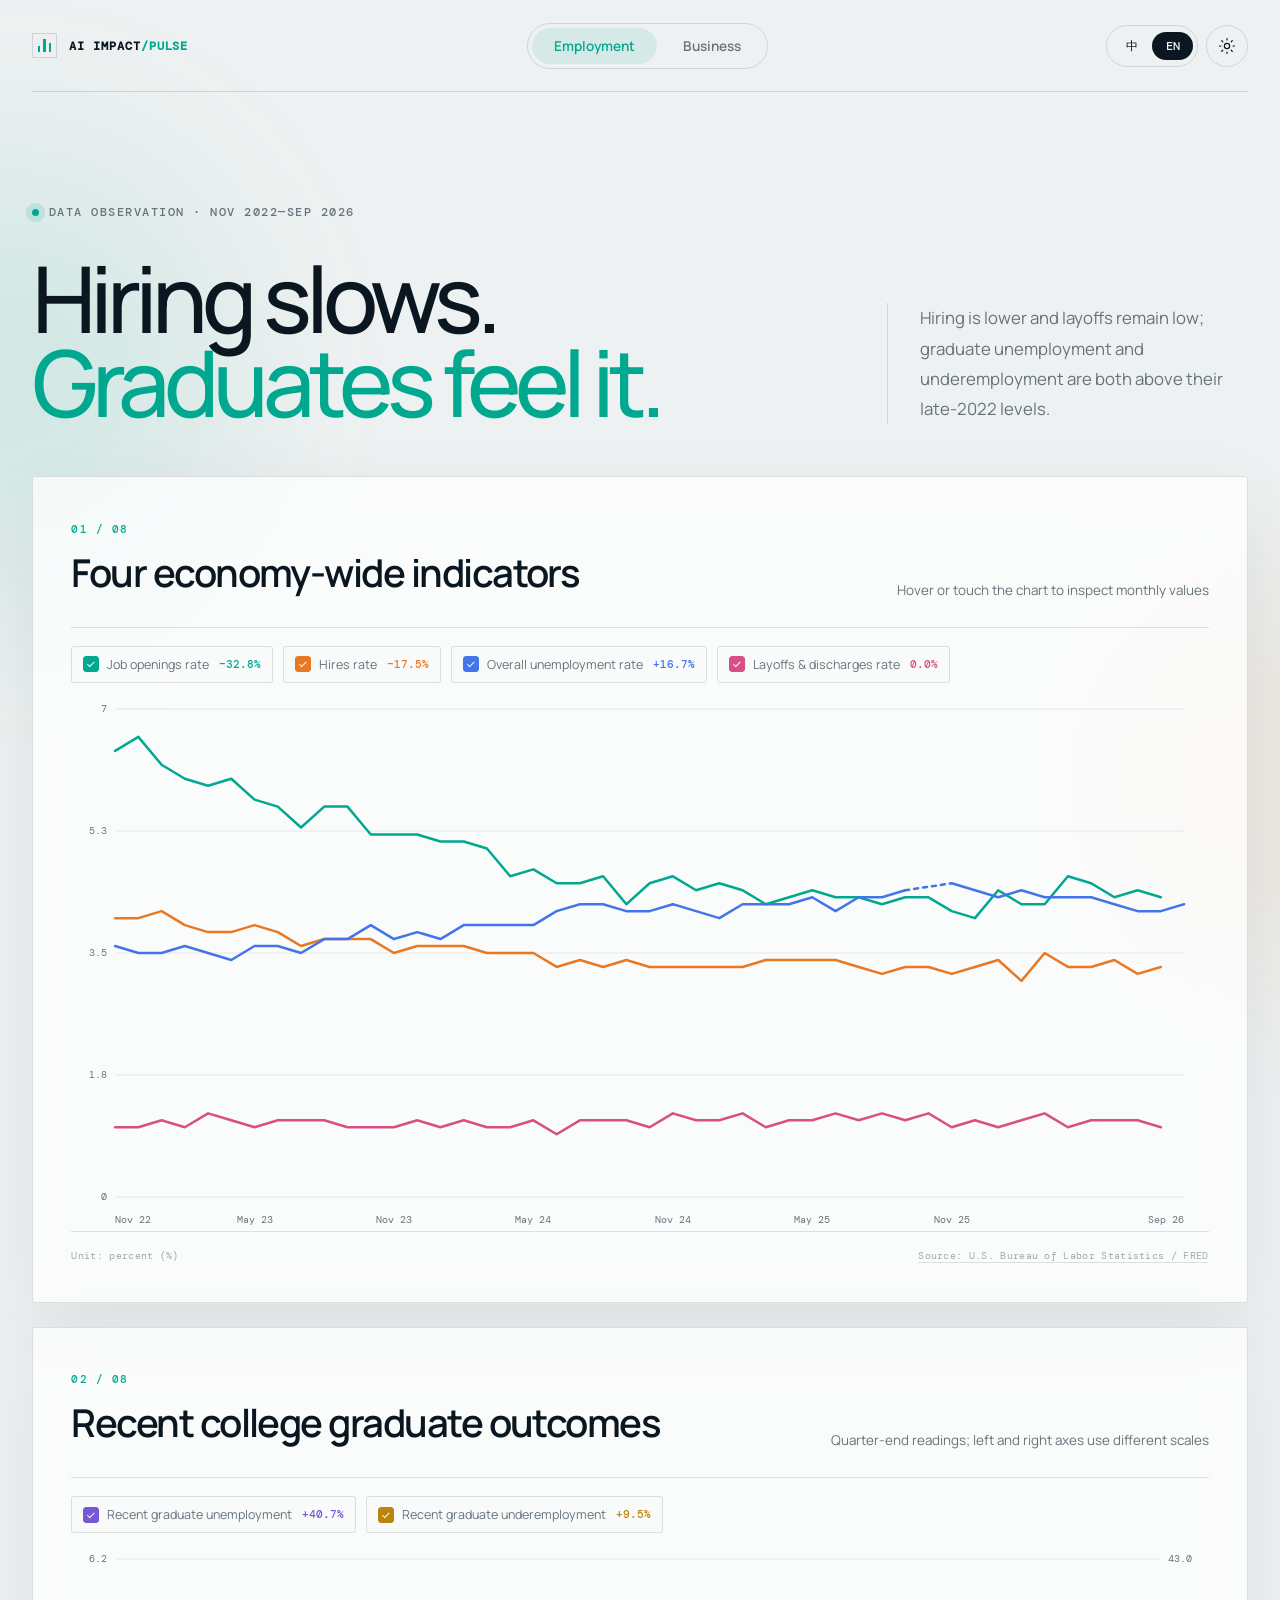
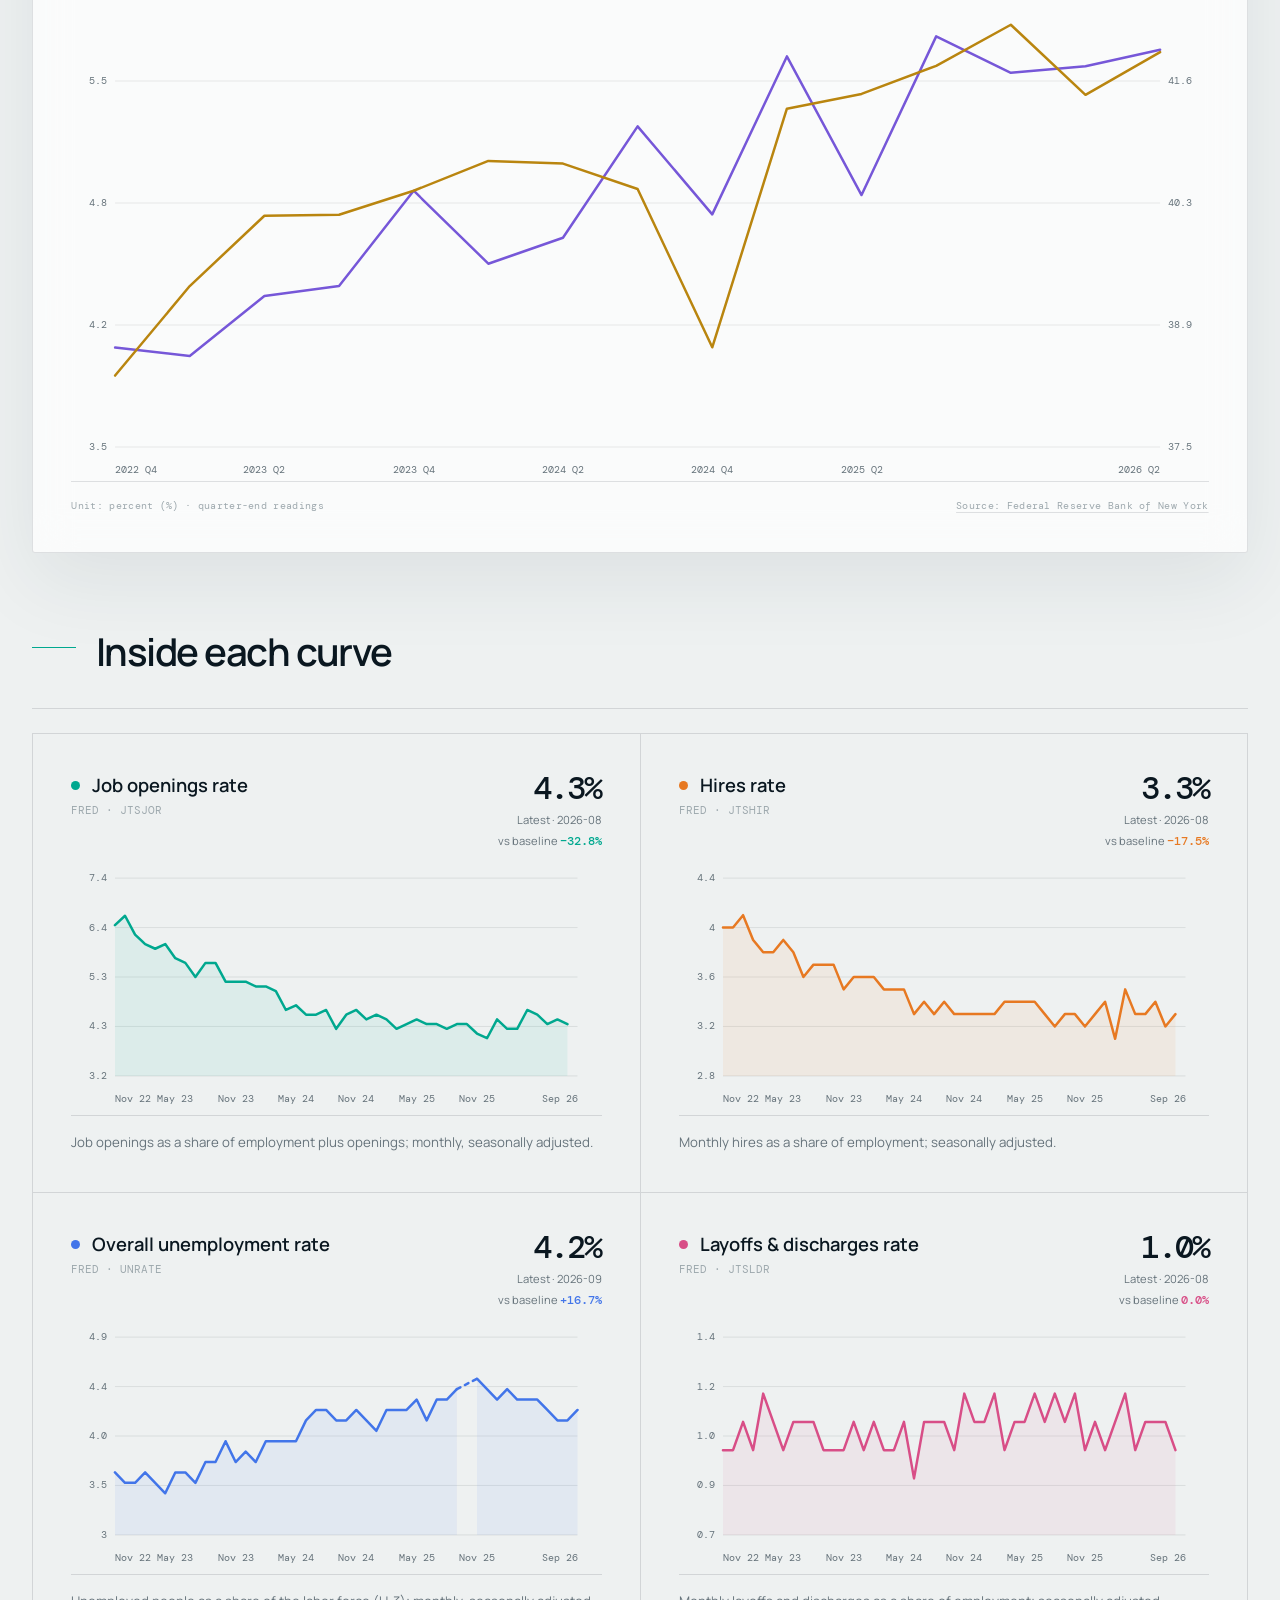
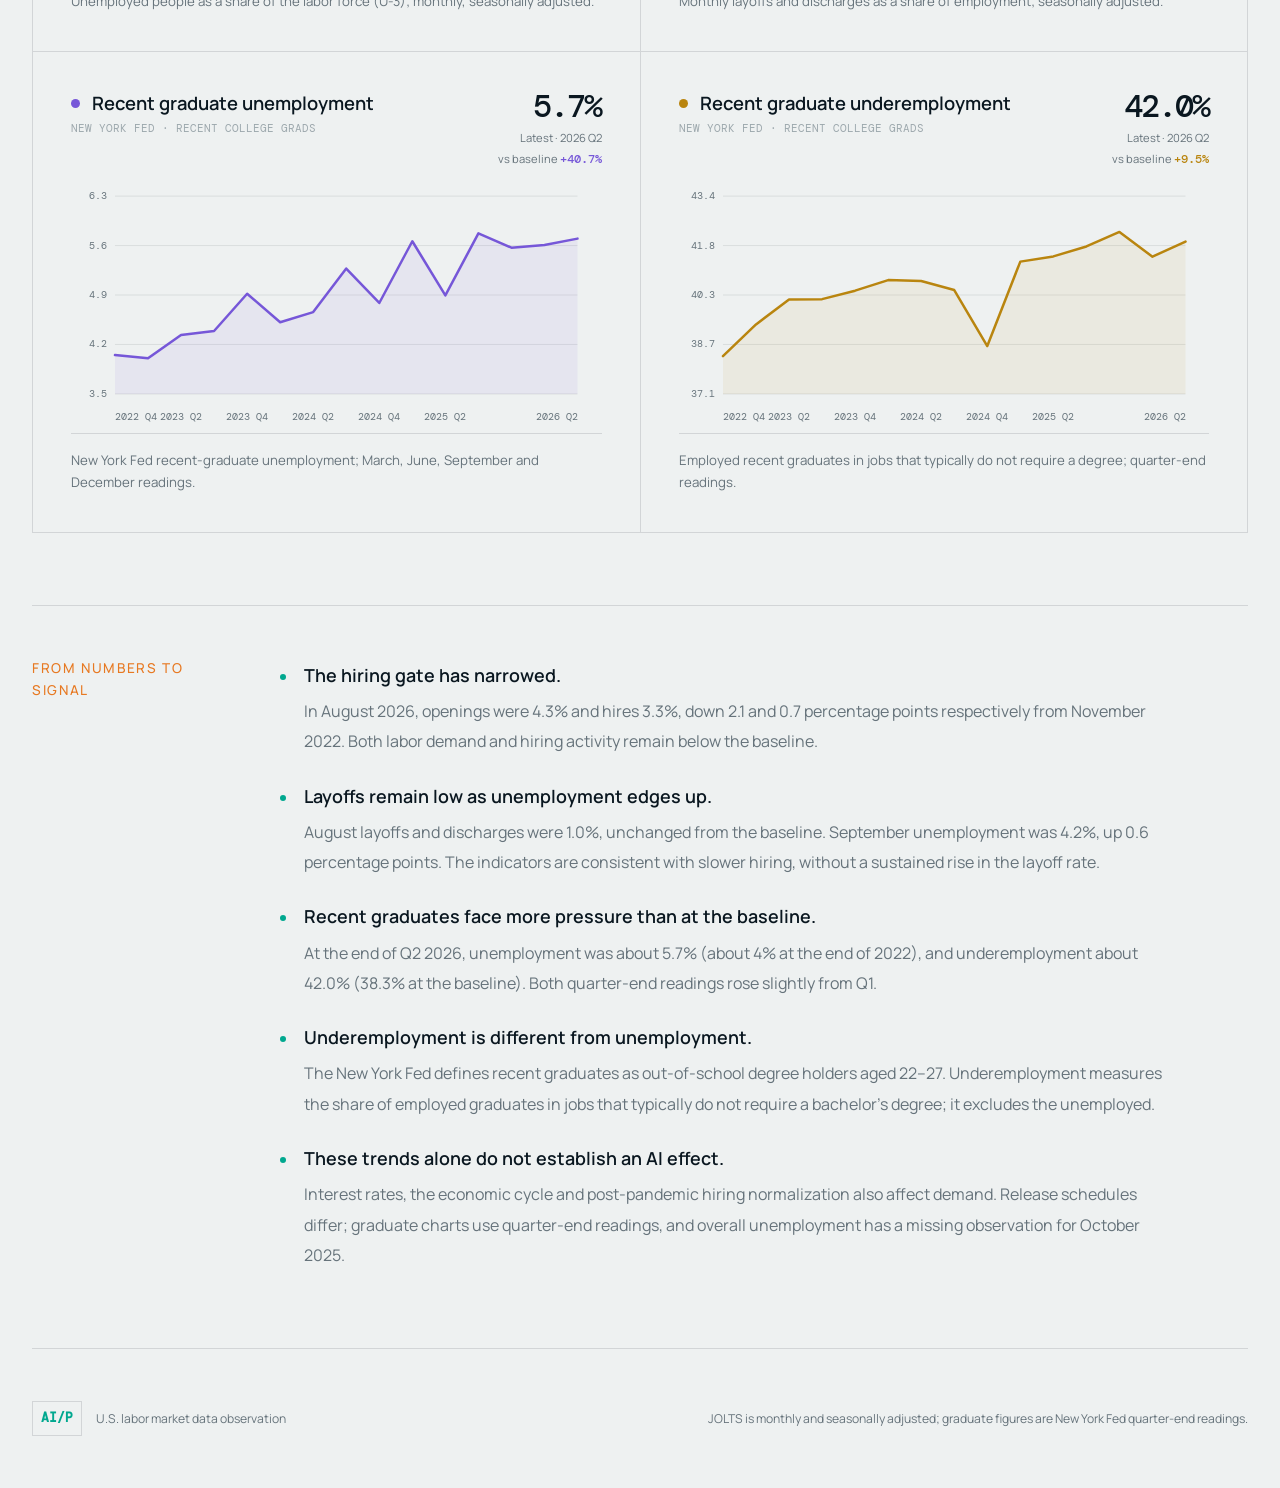
==== commit 041643b2: "新增企业盈利分析页并将首页标题改为直接结论" ====
--- a/index.html
+++ b/index.html
@@ -5,7 +5,7 @@
   <meta name="viewport" content="width=device-width, initial-scale=1">
   <meta name="description" content="生成式 AI 兴起后美国劳动力市场关键指标的交互式数据观察。">
   <meta name="color-scheme" content="light dark">
-  <title>AI 时代的美国就业脉搏</title>
+  <title>就业｜AI 时代的数据观察</title>
   <link rel="icon" type="image/svg+xml" href="data:image/svg+xml,%3Csvg xmlns='http://www.w3.org/2000/svg' viewBox='0 0 64 64'%3E%3Crect width='64' height='64' rx='16' fill='%2309141f'/%3E%3Cpath d='M11 43l12-13 10 7 20-22' fill='none' stroke='%235eead4' stroke-width='6' stroke-linecap='round' stroke-linejoin='round'/%3E%3Ccircle cx='53' cy='15' r='5' fill='%23ffb454'/%3E%3C/svg%3E">
   <link rel="stylesheet" href="styles.css">
 </head>
@@ -14,10 +14,14 @@
   <div class="ambient ambient-b" aria-hidden="true"></div>
 
   <header class="topbar">
-    <a class="brand" href="#top" aria-label="Employment Pulse home">
+    <a class="brand" href="index.html" aria-label="AI Impact home">
       <span class="brand-mark" aria-hidden="true"><i></i><i></i><i></i></span>
-      <span>EMPLOYMENT<span class="brand-accent">/PULSE</span></span>
+      <span>AI IMPACT<span class="brand-accent">/PULSE</span></span>
     </a>
+    <nav class="page-nav" aria-label="主题导航">
+      <a href="index.html" data-i18n="navEmployment" aria-current="page">就业</a>
+      <a href="business.html" data-i18n="navBusiness">企业</a>
+    </nav>
     <div class="controls">
       <button class="control-btn lang-switch" id="langToggle" type="button" aria-label="Switch language"><span class="lang-active">中</span><span>EN</span></button>
       <button class="control-btn icon-btn" id="themeToggle" type="button" aria-label="切换至暗色模式">
@@ -32,10 +36,10 @@
       <div class="eyebrow"><span class="pulse-dot"></span><span data-i18n="eyebrow">数据观察 · 2022.11—2026.09</span></div>
       <div class="intro-grid">
         <div>
-          <h1 id="pageTitle" data-i18n="title">AI 时代的<br><em>美国就业脉搏</em></h1>
+          <h1 id="pageTitle" data-i18n="title">招聘放缓，<br><em>毕业生承压。</em></h1>
         </div>
         <div class="intro-copy">
-          <p data-i18n="dek">招聘放缓、裁员率仍低，近期大学毕业生的就业压力高于生成式 AI 兴起之初。</p>
+          <p data-i18n="dek">招聘率下降、裁员率仍低，毕业生失业与就业不足率均高于 2022 年末。</p>
         </div>
       </div>
     </section>
@@ -87,11 +91,12 @@
   </main>
 
   <footer>
-    <div><span class="footer-mark">E/P</span><span data-i18n="footerText">美国劳动力市场数据观察</span></div>
+    <div><span class="footer-mark">AI/P</span><span data-i18n="footerText">美国劳动力市场数据观察</span></div>
     <p data-i18n="footerNote">JOLTS 指标为 Total Nonfarm、月度、季节调整；失业率为 U-3。</p>
   </footer>
 
   <div class="tooltip" id="tooltip" role="status" aria-live="polite"></div>
   <script src="app.js"></script>
+  <script src="charts.js"></script>
 </body>
 </html>
--- a/styles.css
+++ b/styles.css
@@ -69,6 +69,11 @@
 .brand-mark { width: 25px; height: 25px; display: flex; align-items: end; gap: 3px; padding: 5px; border: 1px solid var(--line); }
 .brand-mark i { width: 3px; background: var(--teal); display: block; }
 .brand-mark i:nth-child(1) { height: 6px; }.brand-mark i:nth-child(2) { height: 13px; }.brand-mark i:nth-child(3) { height: 9px; }
+.page-nav { display: flex; gap: 4px; padding: 4px; border: 1px solid var(--line); border-radius: 999px; }
+.page-nav a { text-decoration: none; color: var(--muted); font-size: .85rem; font-weight: 600; padding: 9px 22px; border-radius: 999px; transition: background .2s, color .2s; }
+.page-nav a:hover { color: var(--ink); background: var(--surface); }
+.page-nav a[aria-current="page"] { color: var(--teal); background: color-mix(in srgb, var(--teal) 10%, transparent); }
+a:focus-visible, button:focus-visible { outline: 2px solid var(--teal); outline-offset: 4px; }
 .controls { display: flex; gap: 8px; }
 .control-btn { height: 42px; border: 1px solid var(--line); background: transparent; cursor: pointer; border-radius: 999px; transition: background .2s, border-color .2s; }
 .control-btn:hover { background: var(--surface); border-color: var(--faint); }
@@ -142,9 +147,10 @@
 .chart-card { padding: clamp(22px, 3vw, 38px); border-right: 1px solid var(--line); border-bottom: 1px solid var(--line); min-width: 0; }
 .card-head { display: flex; justify-content: space-between; gap: 18px; margin-bottom: 12px; }
 .card-title { display: flex; gap: 12px; align-items: center; }
-.card-title i { width: 9px; height: 9px; background: var(--series-color); border-radius: 50%; }
+.card-title i { flex: 0 0 9px; width: 9px; height: 9px; background: var(--series-color); border-radius: 50%; }
 .card-title h3 { margin: 0; font-size: 1.15rem; font-weight: 600; }
-.series-code { color: var(--faint); font: 400 .67rem/1 DM Mono, monospace; margin-top: 7px; }
+.card-head > div:first-child { min-width: 0; }
+.series-code { overflow-wrap: anywhere; color: var(--faint); font: 400 .67rem/1 DM Mono, monospace; margin-top: 7px; }
 .card-stat { text-align: right; flex: 0 0 auto; }
 .card-stat strong { font: 500 2rem/1 DM Mono, monospace; letter-spacing: -.06em; }
 .card-stat span { display: block; color: var(--muted); font-size: .7rem; margin-top: 8px; }
@@ -165,6 +171,12 @@
   .intro-copy { max-width: 650px; }
   .chart-grid { grid-template-columns: 1fr; }
   .reading { grid-template-columns: 1fr; gap: 22px; }
+}
+@media (max-width: 760px) {
+  .topbar { display: grid; grid-template-columns: 1fr auto; height: auto; min-height: 120px; gap: 12px; padding: 16px 0; }
+  .page-nav { grid-row: 2; grid-column: 1 / -1; justify-self: center; }
+  .page-nav a { padding: 8px 26px; }
+  .controls { grid-column: 2; grid-row: 1; }
 }
 @media (max-width: 620px) {
   .topbar, main, footer { width: min(100% - 24px, 1400px); }
@@ -183,7 +195,12 @@
   .legend-item strong { margin-left: auto; flex-shrink: 0; }
   .graduate-overview .legend-item { width: 100%; }
   .chart-card { padding: 26px 16px; }
-  .card-head { align-items: flex-start; }
+  .card-head { align-items: flex-start; gap: 12px; }
+  .card-title { gap: 8px; }
+  .card-title h3 { font-size: 1rem; overflow-wrap: anywhere; }
+  .card-stat { max-width: 52%; }
+  .card-unit { line-height: 1.5; }
+  .card-stat .card-change { white-space: normal; }
   .card-stat strong { font-size: 1.65rem; }
   footer { align-items: flex-start; flex-direction: column; justify-content: center; padding: 28px 0; }
   footer p { text-align: left; margin: 0; }
